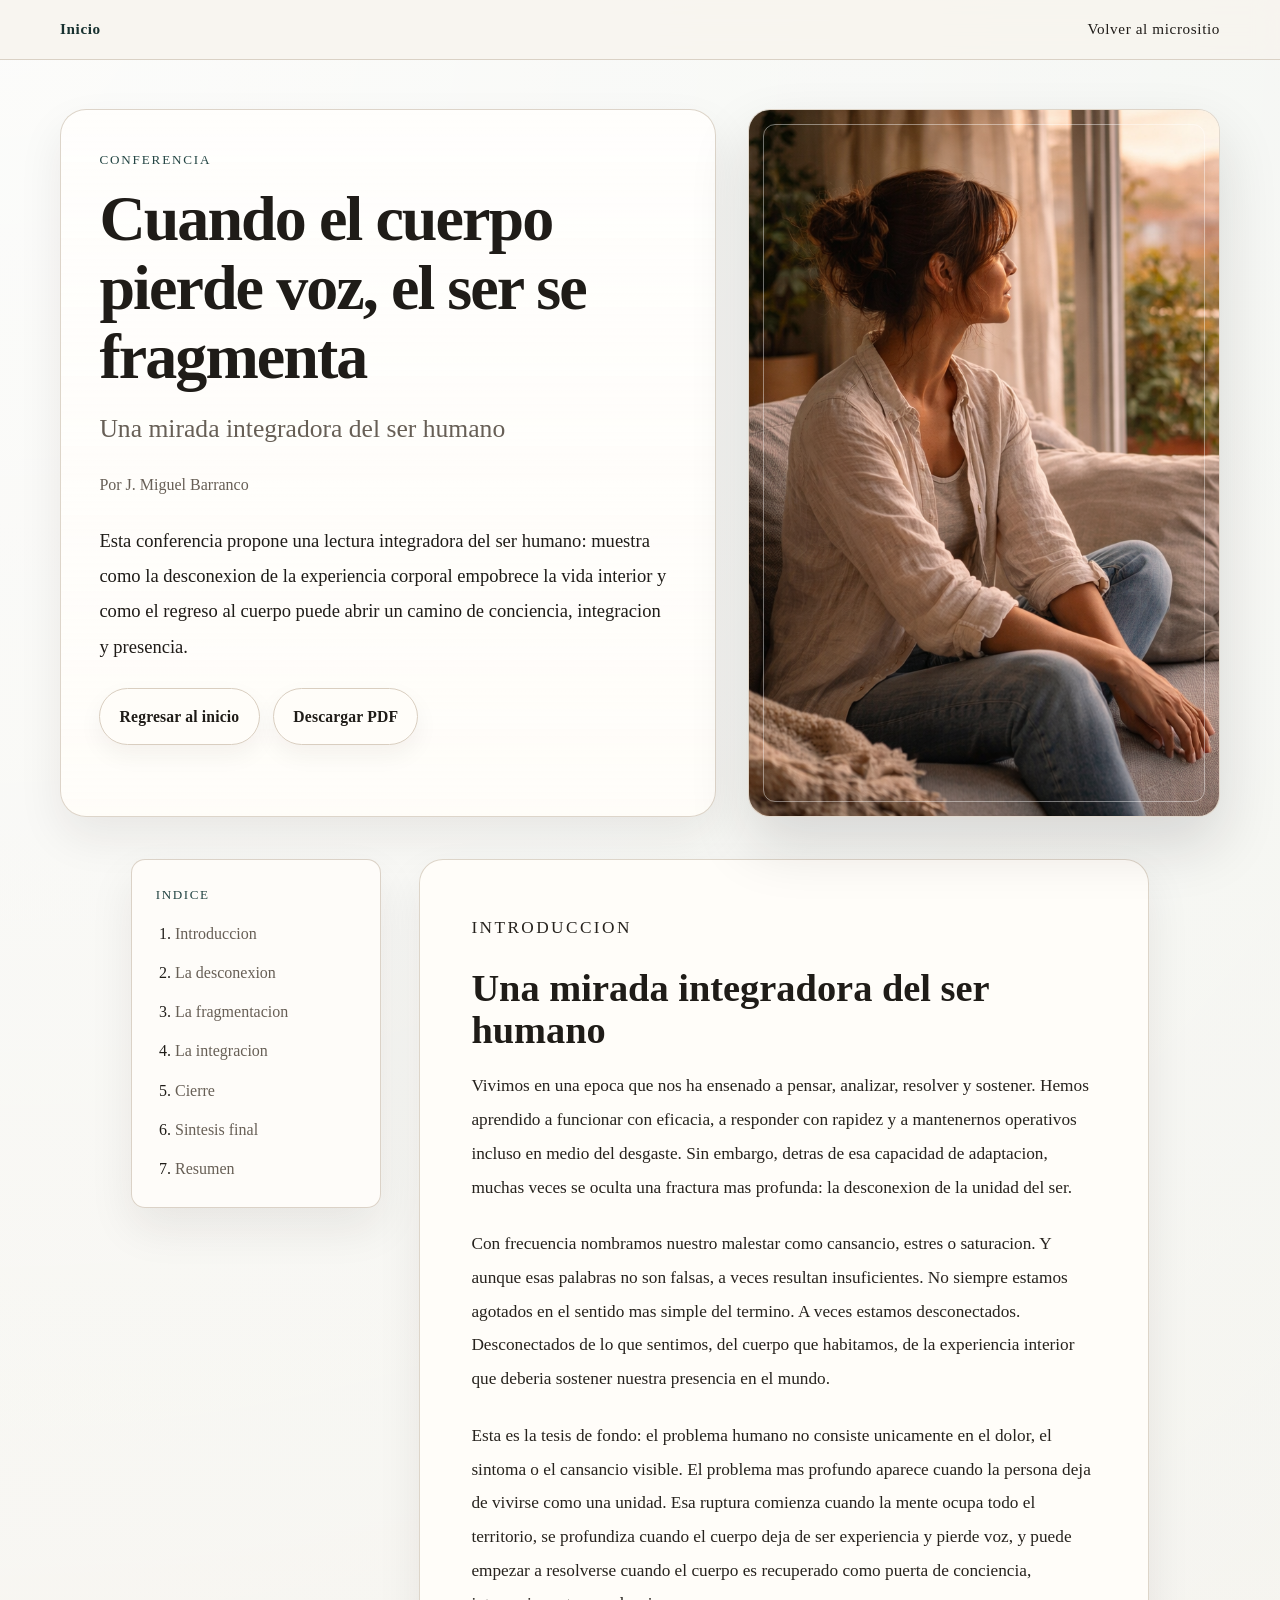
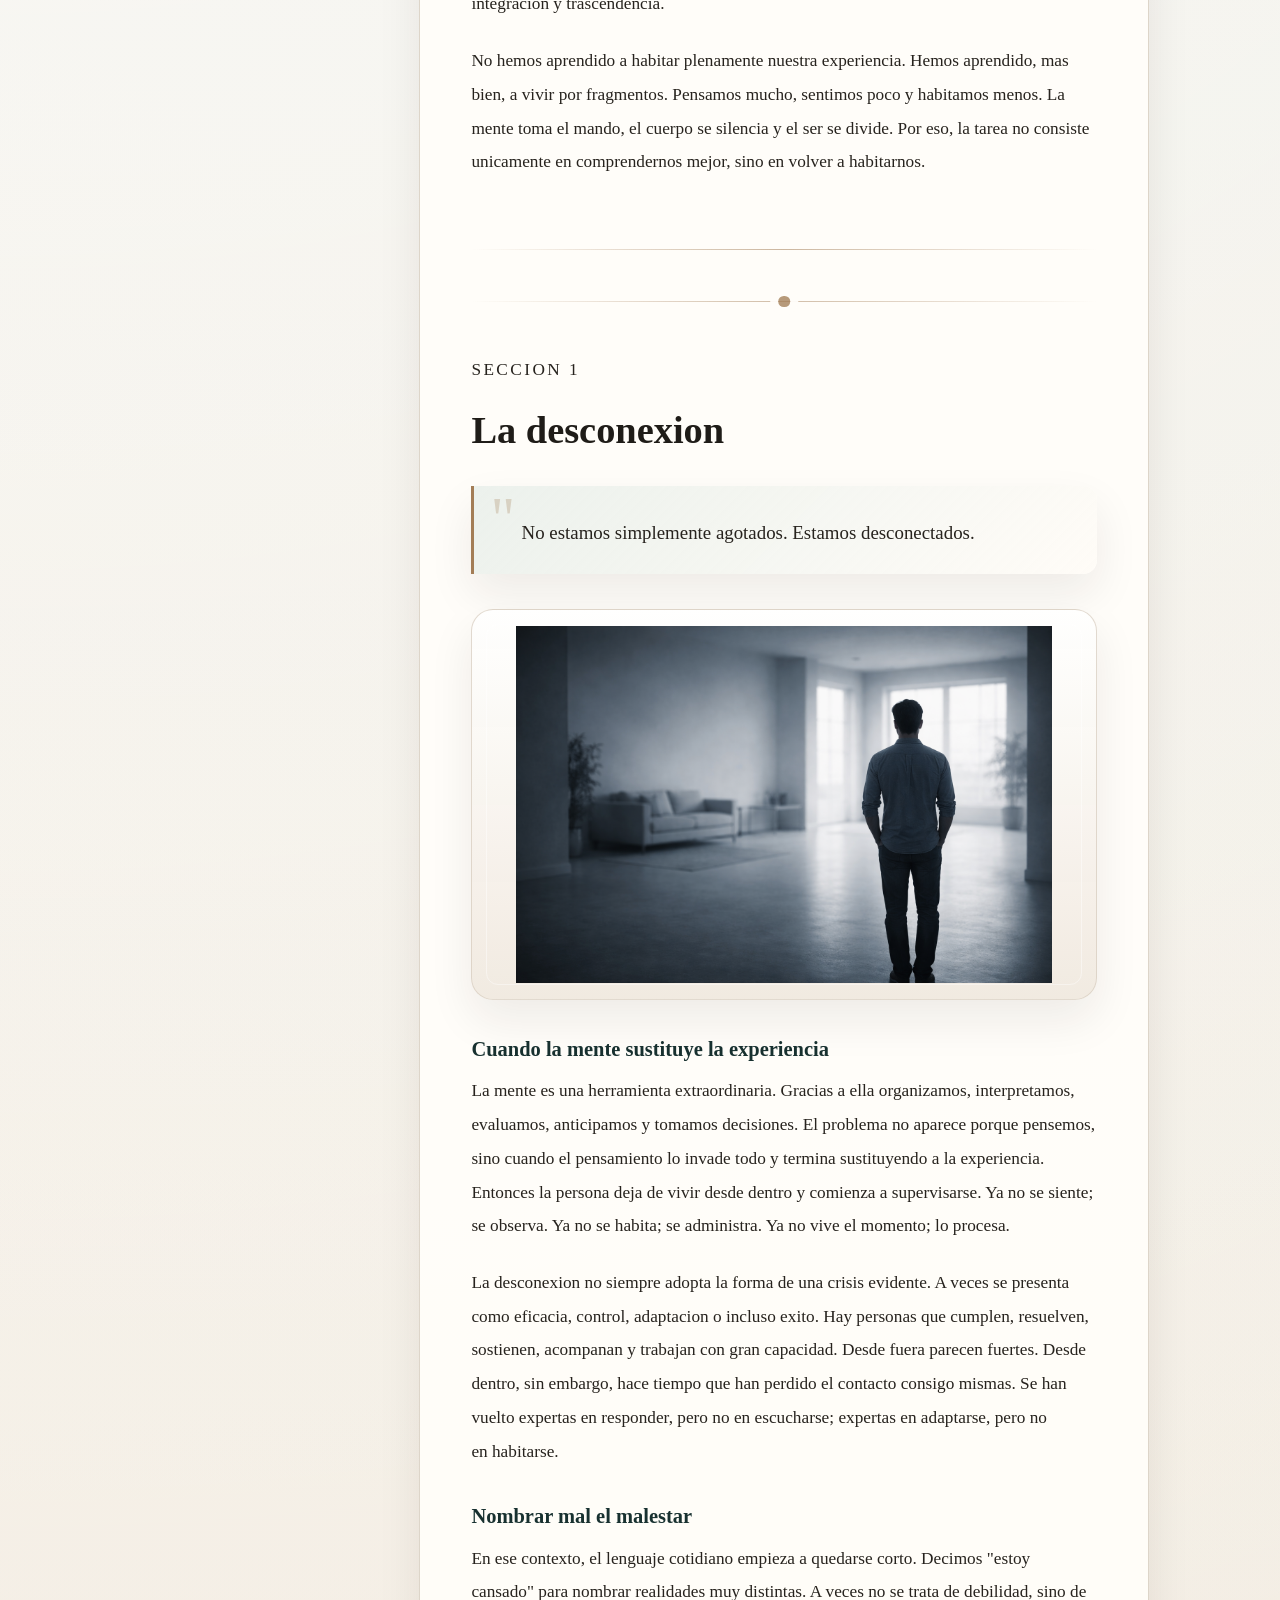
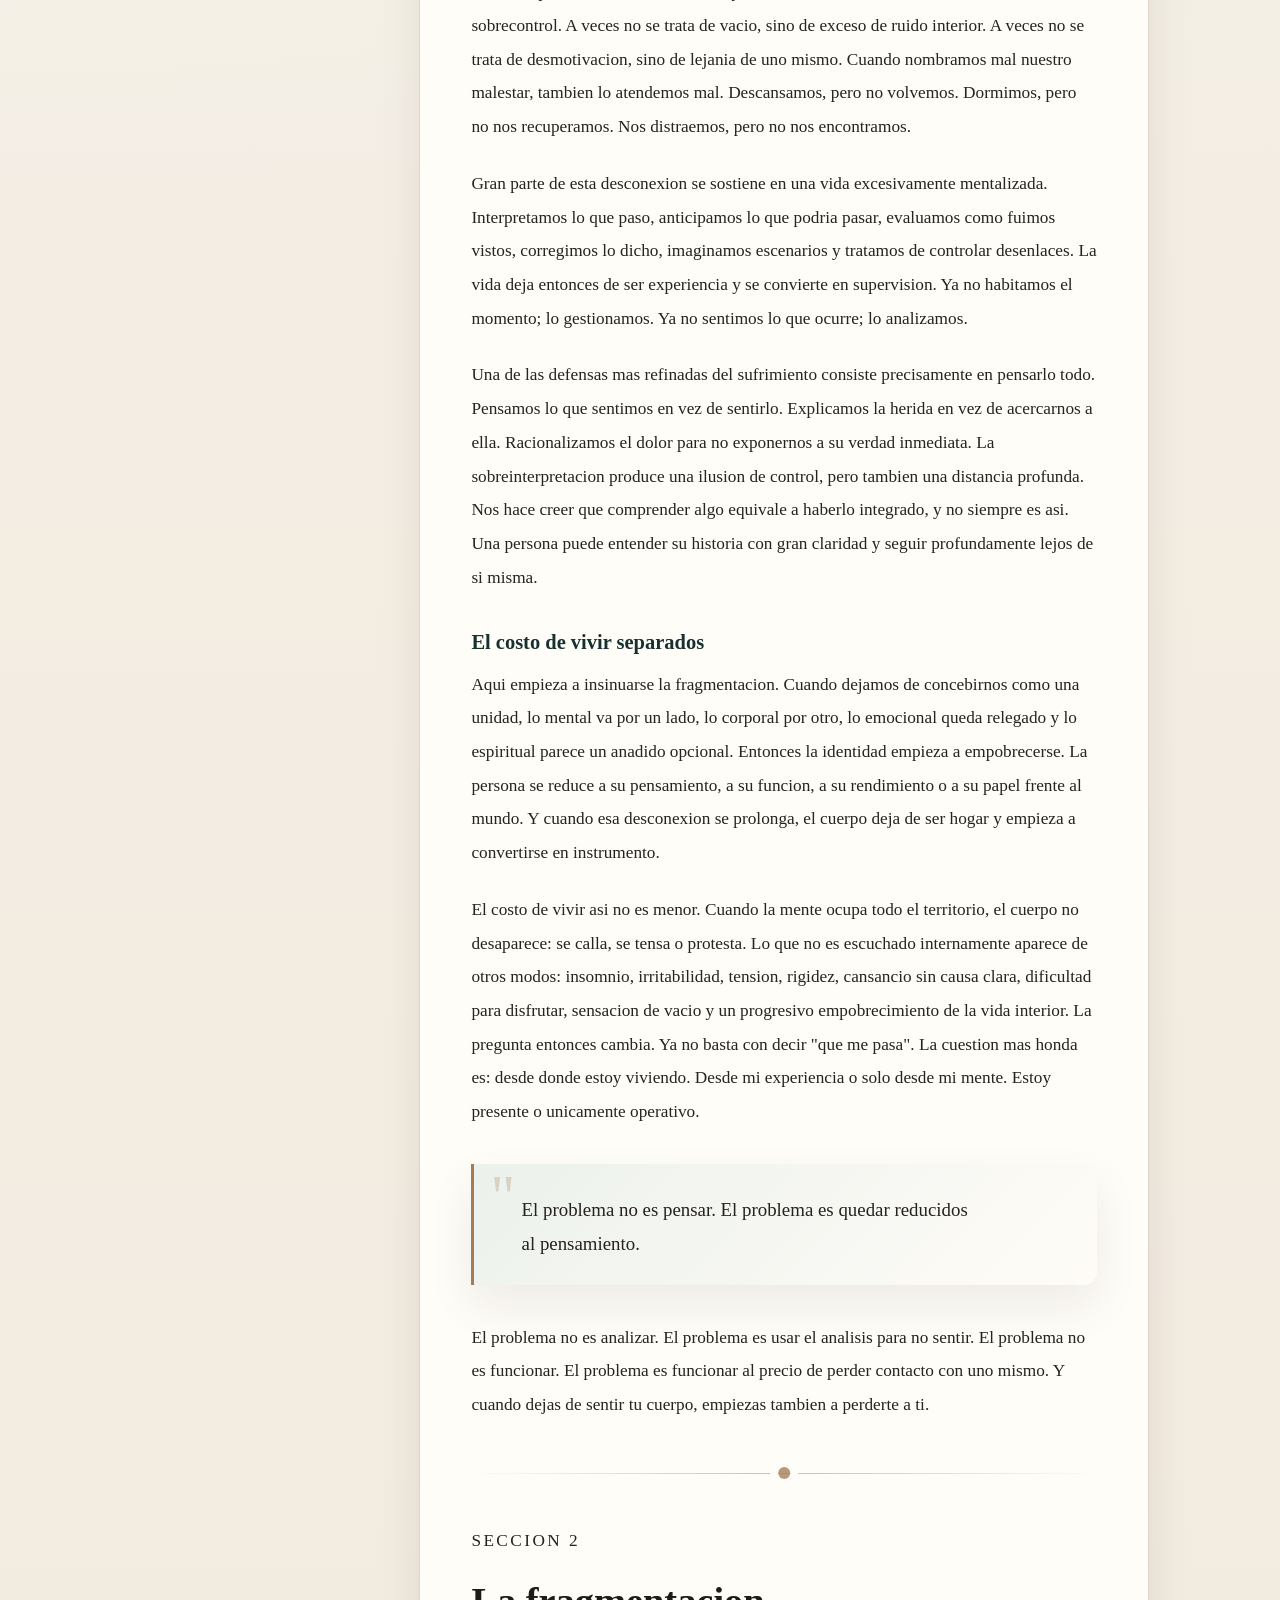
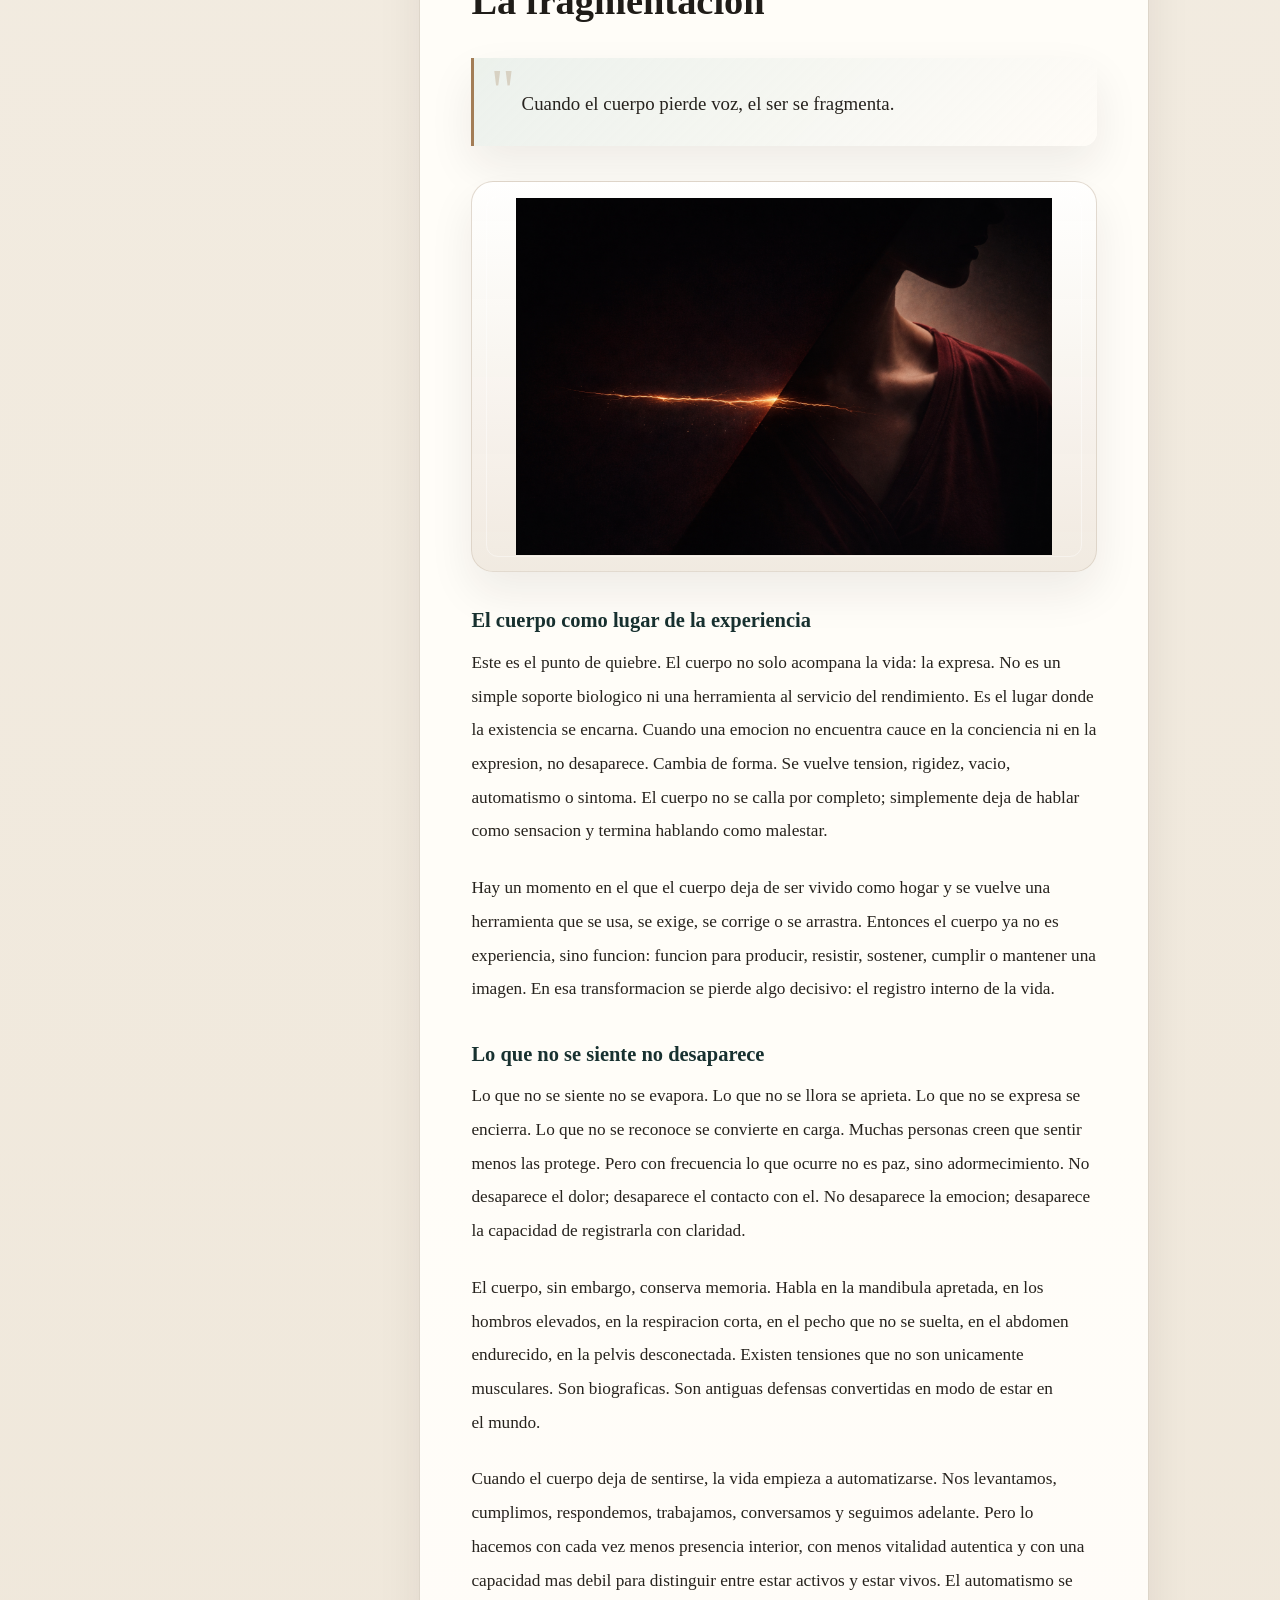
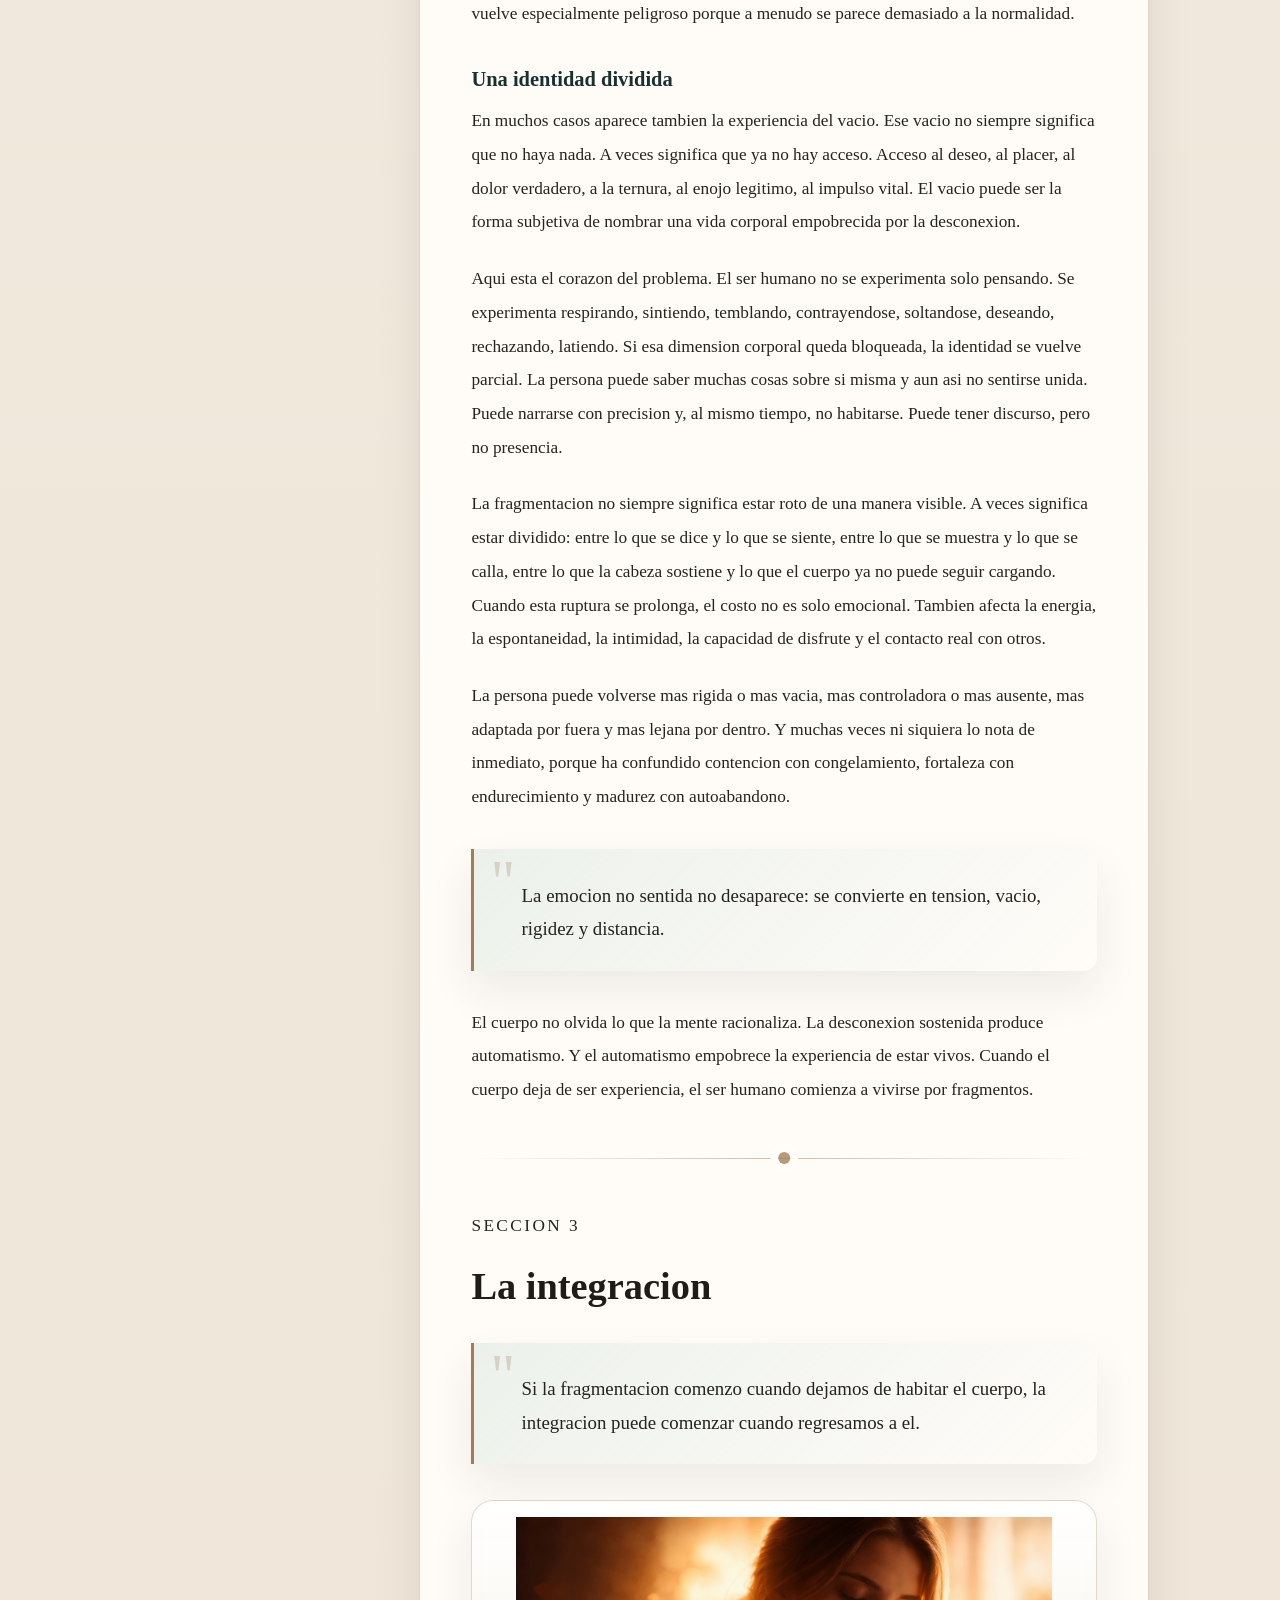
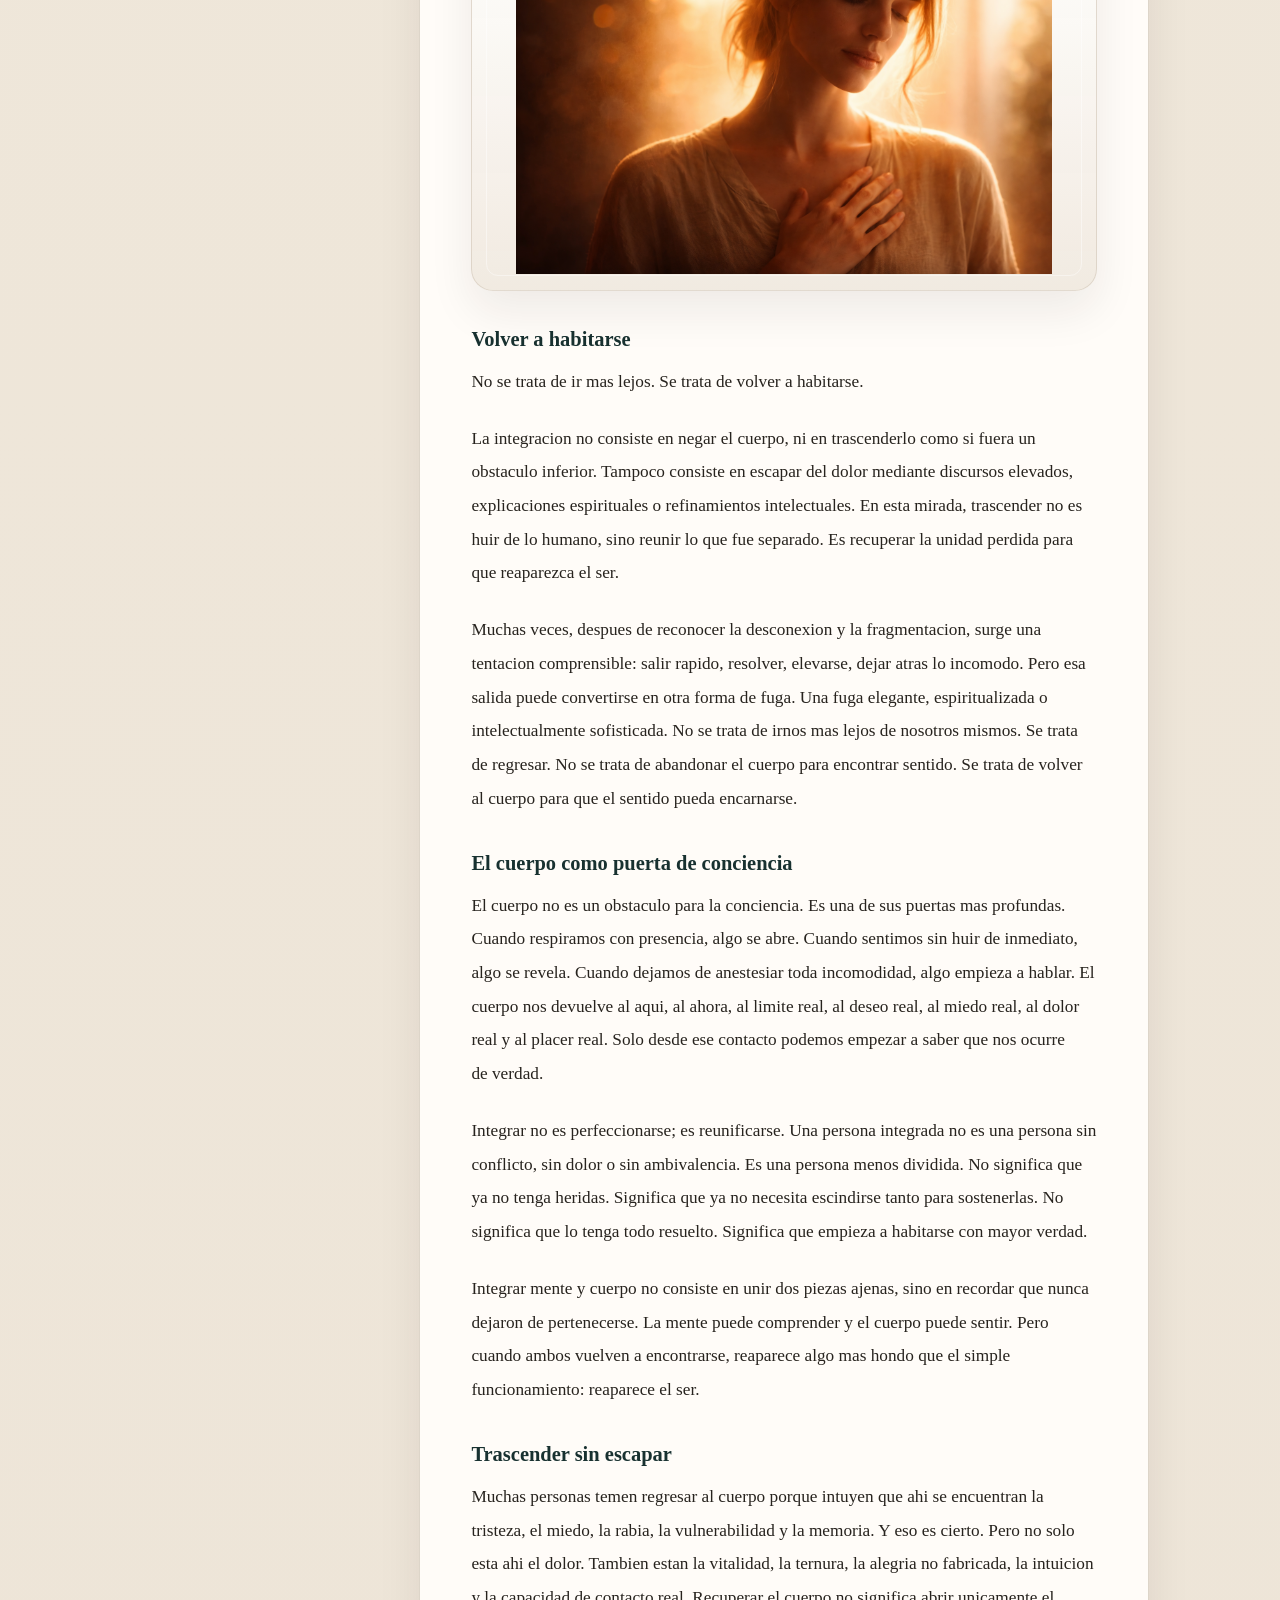
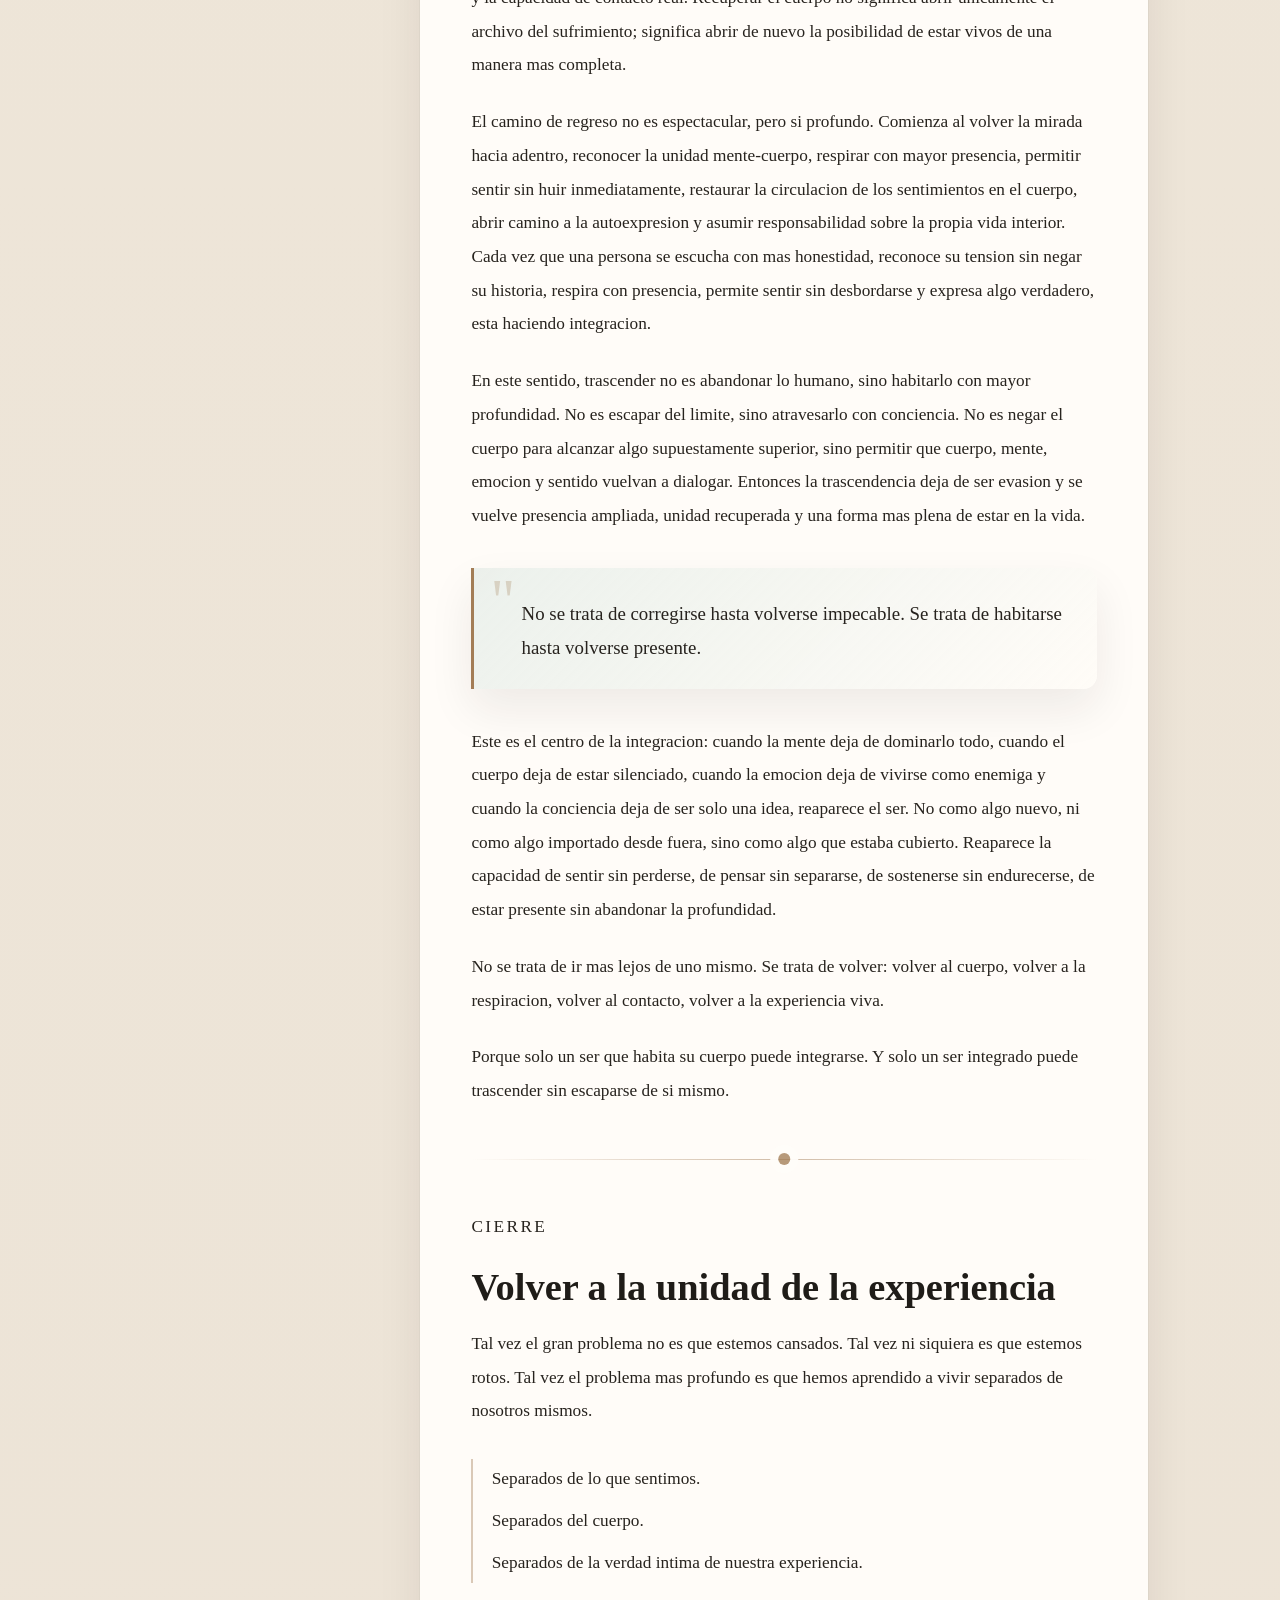
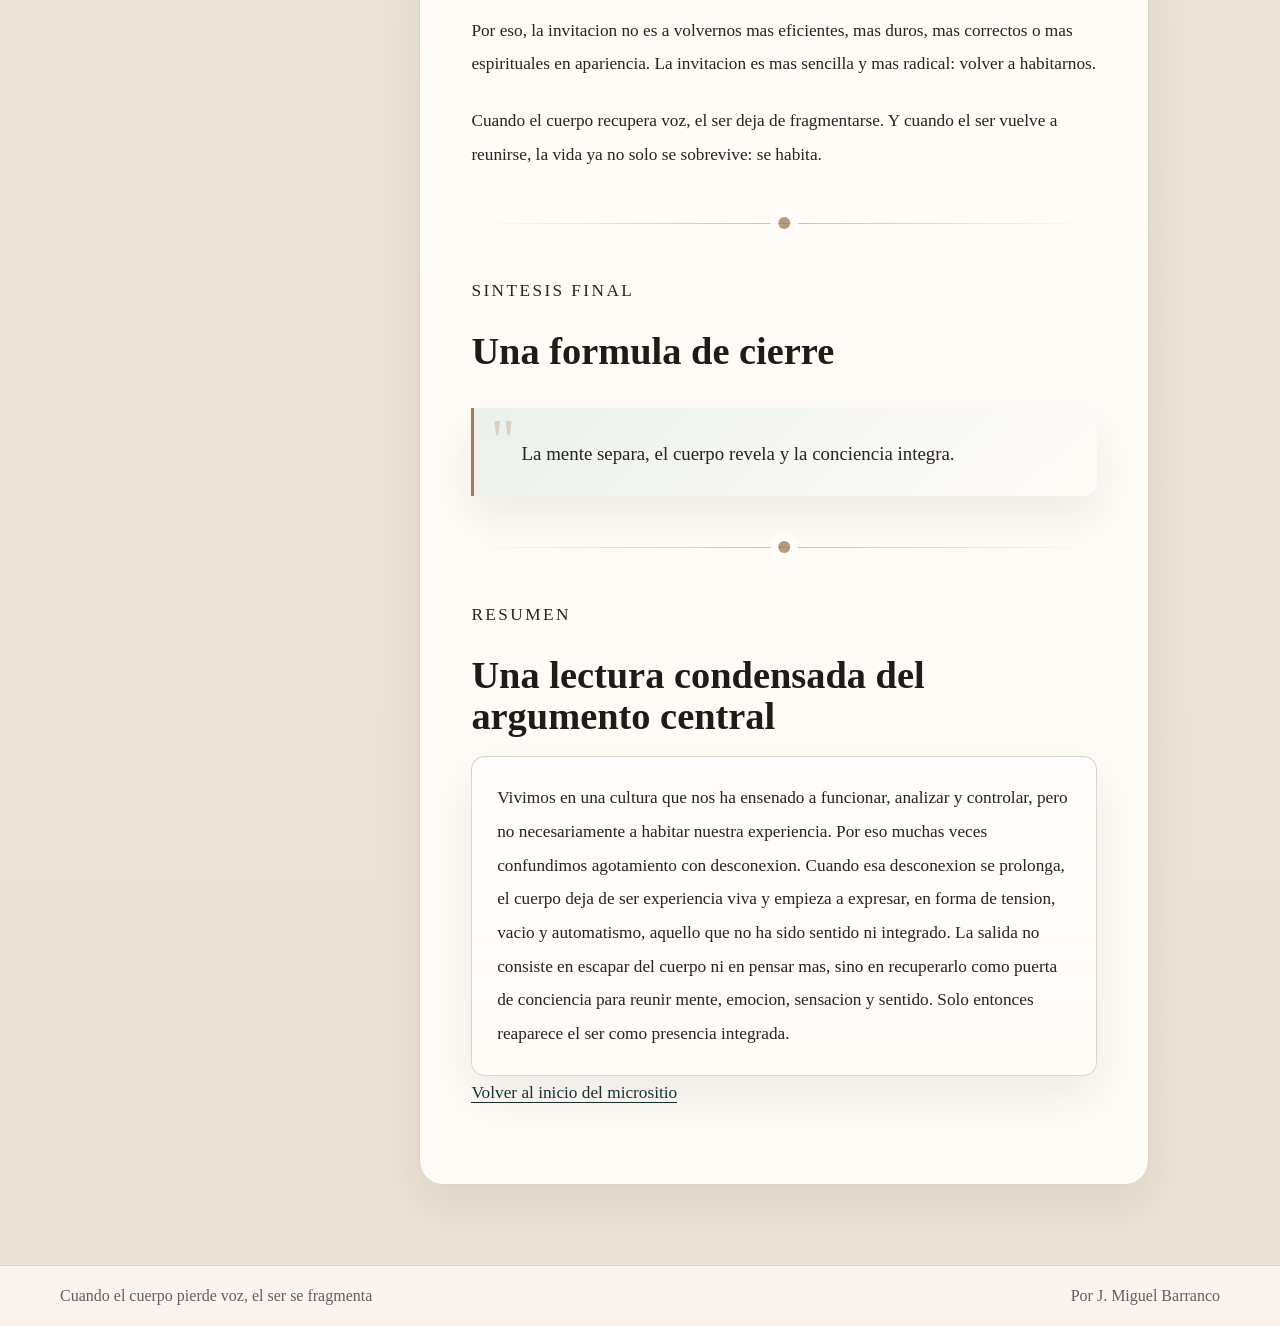
==== conferencia.html @ c096f4e9 "Add files via upload Subo versión inicial del micrositio" ====
<!DOCTYPE html>
<html lang="es">
  <head>
    <meta charset="UTF-8" />
    <meta name="viewport" content="width=device-width, initial-scale=1.0" />
    <title>Texto completo de la conferencia</title>
    <meta
      name="description"
      content="Version completa de la conferencia en formato de lectura web."
    />
    <link rel="stylesheet" href="assets/css/style.css" />
  </head>
  <body class="page-conference">
    <header class="site-header">
      <div class="container header-inner">
        <a class="brand" href="index.html">Inicio</a>
        <nav class="top-nav" aria-label="Navegacion de regreso">
          <a href="index.html">Volver al micrositio</a>
        </nav>
      </div>
    </header>

    <main class="article-shell">
      <section class="article-hero container">
        <div class="article-hero-grid">
          <div class="article-hero-copy">
            <p class="eyebrow">Conferencia</p>
            <h1 id="article-title">Cuando el cuerpo pierde voz, el ser se fragmenta</h1>
            <p id="article-subtitle" class="subtitle">
              Una mirada integradora del ser humano
            </p>
            <p id="article-author" class="article-meta">J. Miguel Barranco</p>
            <p class="article-lead">
              Esta conferencia propone una lectura integradora del ser humano:
              muestra como la desconexion de la experiencia corporal empobrece la
              vida interior y como el regreso al cuerpo puede abrir un camino de
              conciencia, integracion y presencia.
            </p>

            <div class="button-row button-row-compact">
              <a class="button button-secondary" href="index.html"
                >Regresar al inicio</a
              >
              <a
                id="article-pdf-link"
                class="button button-secondary"
                href="assets/pdf/memoria-conferencia.pdf"
                download
                >Descargar PDF</a
              >
            </div>
          </div>

          <figure class="article-hero-media media-frame">
            <img
              src="./assets/img/portada.png"
              alt="Portada visual de la conferencia Cuando el cuerpo pierde voz, el ser se fragmenta"
              decoding="async"
              onerror="this.style.display='none'; this.parentElement.classList.add('is-empty');"
            />
            <div class="media-placeholder">
              <span>Portada</span>
              <p>Reemplaza `./assets/img/portada.png` por tu imagen final.</p>
            </div>
          </figure>
        </div>
      </section>

      <div class="container article-layout">
        <!-- Este indice interno facilita una lectura larga y permite volver a
             cada bloque principal sin depender de scripts adicionales. -->
        <aside class="article-sidebar">
          <nav class="toc-card" aria-label="Indice interno">
            <p class="toc-eyebrow">Indice</p>
            <ol class="toc-list">
              <li><a href="#introduccion">Introduccion</a></li>
              <li><a href="#desconexion">La desconexion</a></li>
              <li><a href="#fragmentacion">La fragmentacion</a></li>
              <li><a href="#integracion">La integracion</a></li>
              <li><a href="#cierre">Cierre</a></li>
              <li><a href="#sintesis-final">Sintesis final</a></li>
              <li><a href="#resumen">Resumen</a></li>
            </ol>
          </nav>
        </aside>

        <article class="article article-main">
          <!-- La introduccion conserva la tesis general y abre el recorrido
               conceptual de toda la conferencia. -->
          <section class="article-introduction" id="introduccion">
            <p class="section-kicker">Introduccion</p>
            <h2>Una mirada integradora del ser humano</h2>
            <p>
              Vivimos en una epoca que nos ha ensenado a pensar, analizar,
              resolver y sostener. Hemos aprendido a funcionar con eficacia, a
              responder con rapidez y a mantenernos operativos incluso en medio
              del desgaste. Sin embargo, detras de esa capacidad de adaptacion,
              muchas veces se oculta una fractura mas profunda: la desconexion
              de la unidad del ser.
            </p>
            <p>
              Con frecuencia nombramos nuestro malestar como cansancio, estres o
              saturacion. Y aunque esas palabras no son falsas, a veces resultan
              insuficientes. No siempre estamos agotados en el sentido mas
              simple del termino. A veces estamos desconectados. Desconectados
              de lo que sentimos, del cuerpo que habitamos, de la experiencia
              interior que deberia sostener nuestra presencia en el mundo.
            </p>
            <p>
              Esta es la tesis de fondo: el problema humano no consiste
              unicamente en el dolor, el sintoma o el cansancio visible. El
              problema mas profundo aparece cuando la persona deja de vivirse
              como una unidad. Esa ruptura comienza cuando la mente ocupa todo
              el territorio, se profundiza cuando el cuerpo deja de ser
              experiencia y pierde voz, y puede empezar a resolverse cuando el
              cuerpo es recuperado como puerta de conciencia, integracion y
              trascendencia.
            </p>
            <p>
              No hemos aprendido a habitar plenamente nuestra experiencia.
              Hemos aprendido, mas bien, a vivir por fragmentos. Pensamos mucho,
              sentimos poco y habitamos menos. La mente toma el mando, el cuerpo
              se silencia y el ser se divide. Por eso, la tarea no consiste
              unicamente en comprendernos mejor, sino en volver a habitarnos.
            </p>
          </section>

          <section class="article-section" id="desconexion">
            <p class="section-kicker">Seccion 1</p>
            <h2>La desconexion</h2>
            <blockquote class="pull-quote">
              <p>No estamos simplemente agotados. Estamos desconectados.</p>
            </blockquote>
            <figure class="section-visual media-frame">
              <img
                src="./assets/img/acto1.png"
                alt="Imagen de apoyo para la seccion La desconexion"
                loading="lazy"
                decoding="async"
              />
            </figure>

            <h3 class="article-subheading">Cuando la mente sustituye la experiencia</h3>
            <p>
              La mente es una herramienta extraordinaria. Gracias a ella
              organizamos, interpretamos, evaluamos, anticipamos y tomamos
              decisiones. El problema no aparece porque pensemos, sino cuando el
              pensamiento lo invade todo y termina sustituyendo a la experiencia.
              Entonces la persona deja de vivir desde dentro y comienza a
              supervisarse. Ya no se siente; se observa. Ya no se habita; se
              administra. Ya no vive el momento; lo procesa.
            </p>
            <p>
              La desconexion no siempre adopta la forma de una crisis evidente.
              A veces se presenta como eficacia, control, adaptacion o incluso
              exito. Hay personas que cumplen, resuelven, sostienen, acompanan y
              trabajan con gran capacidad. Desde fuera parecen fuertes. Desde
              dentro, sin embargo, hace tiempo que han perdido el contacto
              consigo mismas. Se han vuelto expertas en responder, pero no en
              escucharse; expertas en adaptarse, pero no en habitarse.
            </p>

            <h3 class="article-subheading">Nombrar mal el malestar</h3>
            <p>
              En ese contexto, el lenguaje cotidiano empieza a quedarse corto.
              Decimos "estoy cansado" para nombrar realidades muy distintas. A
              veces no se trata de debilidad, sino de sobrecontrol. A veces no
              se trata de vacio, sino de exceso de ruido interior. A veces no se
              trata de desmotivacion, sino de lejania de uno mismo. Cuando
              nombramos mal nuestro malestar, tambien lo atendemos mal.
              Descansamos, pero no volvemos. Dormimos, pero no nos recuperamos.
              Nos distraemos, pero no nos encontramos.
            </p>
            <p>
              Gran parte de esta desconexion se sostiene en una vida
              excesivamente mentalizada. Interpretamos lo que paso, anticipamos
              lo que podria pasar, evaluamos como fuimos vistos, corregimos lo
              dicho, imaginamos escenarios y tratamos de controlar desenlaces.
              La vida deja entonces de ser experiencia y se convierte en
              supervision. Ya no habitamos el momento; lo gestionamos. Ya no
              sentimos lo que ocurre; lo analizamos.
            </p>
            <p>
              Una de las defensas mas refinadas del sufrimiento consiste
              precisamente en pensarlo todo. Pensamos lo que sentimos en vez de
              sentirlo. Explicamos la herida en vez de acercarnos a ella.
              Racionalizamos el dolor para no exponernos a su verdad inmediata.
              La sobreinterpretacion produce una ilusion de control, pero
              tambien una distancia profunda. Nos hace creer que comprender algo
              equivale a haberlo integrado, y no siempre es asi. Una persona
              puede entender su historia con gran claridad y seguir
              profundamente lejos de si misma.
            </p>

            <h3 class="article-subheading">El costo de vivir separados</h3>
            <p>
              Aqui empieza a insinuarse la fragmentacion. Cuando dejamos de
              concebirnos como una unidad, lo mental va por un lado, lo corporal
              por otro, lo emocional queda relegado y lo espiritual parece un
              anadido opcional. Entonces la identidad empieza a empobrecerse. La
              persona se reduce a su pensamiento, a su funcion, a su rendimiento
              o a su papel frente al mundo. Y cuando esa desconexion se
              prolonga, el cuerpo deja de ser hogar y empieza a convertirse en
              instrumento.
            </p>
            <p>
              El costo de vivir asi no es menor. Cuando la mente ocupa todo el
              territorio, el cuerpo no desaparece: se calla, se tensa o
              protesta. Lo que no es escuchado internamente aparece de otros
              modos: insomnio, irritabilidad, tension, rigidez, cansancio sin
              causa clara, dificultad para disfrutar, sensacion de vacio y un
              progresivo empobrecimiento de la vida interior. La pregunta
              entonces cambia. Ya no basta con decir "que me pasa". La cuestion
              mas honda es: desde donde estoy viviendo. Desde mi experiencia o
              solo desde mi mente. Estoy presente o unicamente operativo.
            </p>
            <blockquote class="pull-quote">
              <p>
                El problema no es pensar. El problema es quedar reducidos al
                pensamiento.
              </p>
            </blockquote>
            <p>
              El problema no es analizar. El problema es usar el analisis para
              no sentir. El problema no es funcionar. El problema es funcionar
              al precio de perder contacto con uno mismo. Y cuando dejas de
              sentir tu cuerpo, empiezas tambien a perderte a ti.
            </p>
          </section>

          <section class="article-section" id="fragmentacion">
            <p class="section-kicker">Seccion 2</p>
            <h2>La fragmentacion</h2>
            <blockquote class="pull-quote">
              <p>Cuando el cuerpo pierde voz, el ser se fragmenta.</p>
            </blockquote>
            <figure class="section-visual media-frame">
              <img
                src="./assets/img/acto2.png"
                alt="Imagen de apoyo para la seccion La fragmentacion"
                loading="lazy"
                decoding="async"
              />
            </figure>

            <h3 class="article-subheading">El cuerpo como lugar de la experiencia</h3>
            <p>
              Este es el punto de quiebre. El cuerpo no solo acompana la vida:
              la expresa. No es un simple soporte biologico ni una herramienta
              al servicio del rendimiento. Es el lugar donde la existencia se
              encarna. Cuando una emocion no encuentra cauce en la conciencia ni
              en la expresion, no desaparece. Cambia de forma. Se vuelve
              tension, rigidez, vacio, automatismo o sintoma. El cuerpo no se
              calla por completo; simplemente deja de hablar como sensacion y
              termina hablando como malestar.
            </p>
            <p>
              Hay un momento en el que el cuerpo deja de ser vivido como hogar y
              se vuelve una herramienta que se usa, se exige, se corrige o se
              arrastra. Entonces el cuerpo ya no es experiencia, sino funcion:
              funcion para producir, resistir, sostener, cumplir o mantener una
              imagen. En esa transformacion se pierde algo decisivo: el registro
              interno de la vida.
            </p>

            <h3 class="article-subheading">Lo que no se siente no desaparece</h3>
            <p>
              Lo que no se siente no se evapora. Lo que no se llora se aprieta.
              Lo que no se expresa se encierra. Lo que no se reconoce se
              convierte en carga. Muchas personas creen que sentir menos las
              protege. Pero con frecuencia lo que ocurre no es paz, sino
              adormecimiento. No desaparece el dolor; desaparece el contacto con
              el. No desaparece la emocion; desaparece la capacidad de
              registrarla con claridad.
            </p>
            <p>
              El cuerpo, sin embargo, conserva memoria. Habla en la mandibula
              apretada, en los hombros elevados, en la respiracion corta, en el
              pecho que no se suelta, en el abdomen endurecido, en la pelvis
              desconectada. Existen tensiones que no son unicamente musculares.
              Son biograficas. Son antiguas defensas convertidas en modo de
              estar en el mundo.
            </p>
            <p>
              Cuando el cuerpo deja de sentirse, la vida empieza a
              automatizarse. Nos levantamos, cumplimos, respondemos, trabajamos,
              conversamos y seguimos adelante. Pero lo hacemos con cada vez
              menos presencia interior, con menos vitalidad autentica y con una
              capacidad mas debil para distinguir entre estar activos y estar
              vivos. El automatismo se vuelve especialmente peligroso porque a
              menudo se parece demasiado a la normalidad.
            </p>

            <h3 class="article-subheading">Una identidad dividida</h3>
            <p>
              En muchos casos aparece tambien la experiencia del vacio. Ese
              vacio no siempre significa que no haya nada. A veces significa que
              ya no hay acceso. Acceso al deseo, al placer, al dolor verdadero,
              a la ternura, al enojo legitimo, al impulso vital. El vacio puede
              ser la forma subjetiva de nombrar una vida corporal empobrecida
              por la desconexion.
            </p>
            <p>
              Aqui esta el corazon del problema. El ser humano no se
              experimenta solo pensando. Se experimenta respirando, sintiendo,
              temblando, contrayendose, soltandose, deseando, rechazando,
              latiendo. Si esa dimension corporal queda bloqueada, la identidad
              se vuelve parcial. La persona puede saber muchas cosas sobre si
              misma y aun asi no sentirse unida. Puede narrarse con precision y,
              al mismo tiempo, no habitarse. Puede tener discurso, pero no
              presencia.
            </p>
            <p>
              La fragmentacion no siempre significa estar roto de una manera
              visible. A veces significa estar dividido: entre lo que se dice y
              lo que se siente, entre lo que se muestra y lo que se calla, entre
              lo que la cabeza sostiene y lo que el cuerpo ya no puede seguir
              cargando. Cuando esta ruptura se prolonga, el costo no es solo
              emocional. Tambien afecta la energia, la espontaneidad, la
              intimidad, la capacidad de disfrute y el contacto real con otros.
            </p>
            <p>
              La persona puede volverse mas rigida o mas vacia, mas controladora
              o mas ausente, mas adaptada por fuera y mas lejana por dentro. Y
              muchas veces ni siquiera lo nota de inmediato, porque ha
              confundido contencion con congelamiento, fortaleza con
              endurecimiento y madurez con autoabandono.
            </p>
            <blockquote class="pull-quote">
              <p>
                La emocion no sentida no desaparece: se convierte en tension,
                vacio, rigidez y distancia.
              </p>
            </blockquote>
            <p>
              El cuerpo no olvida lo que la mente racionaliza. La desconexion
              sostenida produce automatismo. Y el automatismo empobrece la
              experiencia de estar vivos. Cuando el cuerpo deja de ser
              experiencia, el ser humano comienza a vivirse por fragmentos.
            </p>
          </section>

          <section class="article-section" id="integracion">
            <p class="section-kicker">Seccion 3</p>
            <h2>La integracion</h2>
            <blockquote class="pull-quote">
              <p>
                Si la fragmentacion comenzo cuando dejamos de habitar el cuerpo,
                la integracion puede comenzar cuando regresamos a el.
              </p>
            </blockquote>
            <figure class="section-visual media-frame">
              <img
                src="./assets/img/acto3.png"
                alt="Imagen de apoyo para la seccion La integracion"
                loading="lazy"
                decoding="async"
              />
            </figure>

            <h3 class="article-subheading">Volver a habitarse</h3>
            <p>
              No se trata de ir mas lejos. Se trata de volver a habitarse.
            </p>
            <p>
              La integracion no consiste en negar el cuerpo, ni en trascenderlo
              como si fuera un obstaculo inferior. Tampoco consiste en escapar
              del dolor mediante discursos elevados, explicaciones espirituales
              o refinamientos intelectuales. En esta mirada, trascender no es
              huir de lo humano, sino reunir lo que fue separado. Es recuperar
              la unidad perdida para que reaparezca el ser.
            </p>
            <p>
              Muchas veces, despues de reconocer la desconexion y la
              fragmentacion, surge una tentacion comprensible: salir rapido,
              resolver, elevarse, dejar atras lo incomodo. Pero esa salida
              puede convertirse en otra forma de fuga. Una fuga elegante,
              espiritualizada o intelectualmente sofisticada. No se trata de
              irnos mas lejos de nosotros mismos. Se trata de regresar. No se
              trata de abandonar el cuerpo para encontrar sentido. Se trata de
              volver al cuerpo para que el sentido pueda encarnarse.
            </p>

            <h3 class="article-subheading">El cuerpo como puerta de conciencia</h3>
            <p>
              El cuerpo no es un obstaculo para la conciencia. Es una de sus
              puertas mas profundas. Cuando respiramos con presencia, algo se
              abre. Cuando sentimos sin huir de inmediato, algo se revela.
              Cuando dejamos de anestesiar toda incomodidad, algo empieza a
              hablar. El cuerpo nos devuelve al aqui, al ahora, al limite real,
              al deseo real, al miedo real, al dolor real y al placer real. Solo
              desde ese contacto podemos empezar a saber que nos ocurre de
              verdad.
            </p>
            <p>
              Integrar no es perfeccionarse; es reunificarse. Una persona
              integrada no es una persona sin conflicto, sin dolor o sin
              ambivalencia. Es una persona menos dividida. No significa que ya
              no tenga heridas. Significa que ya no necesita escindirse tanto
              para sostenerlas. No significa que lo tenga todo resuelto.
              Significa que empieza a habitarse con mayor verdad.
            </p>
            <p>
              Integrar mente y cuerpo no consiste en unir dos piezas ajenas,
              sino en recordar que nunca dejaron de pertenecerse. La mente puede
              comprender y el cuerpo puede sentir. Pero cuando ambos vuelven a
              encontrarse, reaparece algo mas hondo que el simple
              funcionamiento: reaparece el ser.
            </p>

            <h3 class="article-subheading">Trascender sin escapar</h3>
            <p>
              Muchas personas temen regresar al cuerpo porque intuyen que ahi se
              encuentran la tristeza, el miedo, la rabia, la vulnerabilidad y la
              memoria. Y eso es cierto. Pero no solo esta ahi el dolor. Tambien
              estan la vitalidad, la ternura, la alegria no fabricada, la
              intuicion y la capacidad de contacto real. Recuperar el cuerpo no
              significa abrir unicamente el archivo del sufrimiento; significa
              abrir de nuevo la posibilidad de estar vivos de una manera mas
              completa.
            </p>
            <p>
              El camino de regreso no es espectacular, pero si profundo.
              Comienza al volver la mirada hacia adentro, reconocer la unidad
              mente-cuerpo, respirar con mayor presencia, permitir sentir sin
              huir inmediatamente, restaurar la circulacion de los sentimientos
              en el cuerpo, abrir camino a la autoexpresion y asumir
              responsabilidad sobre la propia vida interior. Cada vez que una
              persona se escucha con mas honestidad, reconoce su tension sin
              negar su historia, respira con presencia, permite sentir sin
              desbordarse y expresa algo verdadero, esta haciendo integracion.
            </p>
            <p>
              En este sentido, trascender no es abandonar lo humano, sino
              habitarlo con mayor profundidad. No es escapar del limite, sino
              atravesarlo con conciencia. No es negar el cuerpo para alcanzar
              algo supuestamente superior, sino permitir que cuerpo, mente,
              emocion y sentido vuelvan a dialogar. Entonces la trascendencia
              deja de ser evasion y se vuelve presencia ampliada, unidad
              recuperada y una forma mas plena de estar en la vida.
            </p>
            <blockquote class="pull-quote">
              <p>
                No se trata de corregirse hasta volverse impecable. Se trata de
                habitarse hasta volverse presente.
              </p>
            </blockquote>
            <p>
              Este es el centro de la integracion: cuando la mente deja de
              dominarlo todo, cuando el cuerpo deja de estar silenciado, cuando
              la emocion deja de vivirse como enemiga y cuando la conciencia
              deja de ser solo una idea, reaparece el ser. No como algo nuevo,
              ni como algo importado desde fuera, sino como algo que estaba
              cubierto. Reaparece la capacidad de sentir sin perderse, de pensar
              sin separarse, de sostenerse sin endurecerse, de estar presente
              sin abandonar la profundidad.
            </p>
            <p>
              No se trata de ir mas lejos de uno mismo. Se trata de volver:
              volver al cuerpo, volver a la respiracion, volver al contacto,
              volver a la experiencia viva.
            </p>
            <p>
              Porque solo un ser que habita su cuerpo puede integrarse. Y solo
              un ser integrado puede trascender sin escaparse de si mismo.
            </p>
          </section>

          <section class="article-section" id="cierre">
            <p class="section-kicker">Cierre</p>
            <h2>Volver a la unidad de la experiencia</h2>
            <p>
              Tal vez el gran problema no es que estemos cansados. Tal vez ni
              siquiera es que estemos rotos. Tal vez el problema mas profundo es
              que hemos aprendido a vivir separados de nosotros mismos.
            </p>
            <div class="closing-lines">
              <p>Separados de lo que sentimos.</p>
              <p>Separados del cuerpo.</p>
              <p>Separados de la verdad intima de nuestra experiencia.</p>
            </div>
            <p>
              Por eso, la invitacion no es a volvernos mas eficientes, mas
              duros, mas correctos o mas espirituales en apariencia. La
              invitacion es mas sencilla y mas radical: volver a habitarnos.
            </p>
            <p>
              Cuando el cuerpo recupera voz, el ser deja de fragmentarse. Y
              cuando el ser vuelve a reunirse, la vida ya no solo se sobrevive:
              se habita.
            </p>
          </section>

          <section class="article-section" id="sintesis-final">
            <p class="section-kicker">Sintesis final</p>
            <h2>Una formula de cierre</h2>
            <blockquote class="pull-quote">
              <p>La mente separa, el cuerpo revela y la conciencia integra.</p>
            </blockquote>
          </section>

          <section class="article-section" id="resumen">
            <p class="section-kicker">Resumen</p>
            <h2>Una lectura condensada del argumento central</h2>
            <div class="summary-box">
              <p>
                Vivimos en una cultura que nos ha ensenado a funcionar,
                analizar y controlar, pero no necesariamente a habitar nuestra
                experiencia. Por eso muchas veces confundimos agotamiento con
                desconexion. Cuando esa desconexion se prolonga, el cuerpo deja
                de ser experiencia viva y empieza a expresar, en forma de
                tension, vacio y automatismo, aquello que no ha sido sentido ni
                integrado. La salida no consiste en escapar del cuerpo ni en
                pensar mas, sino en recuperarlo como puerta de conciencia para
                reunir mente, emocion, sensacion y sentido. Solo entonces
                reaparece el ser como presencia integrada.
              </p>
            </div>
            <p class="article-return">
              <a class="inline-link" href="index.html">Volver al inicio del micrositio</a>
            </p>
          </section>
        </article>
      </div>
    </main>

    <footer class="site-footer">
      <div class="container footer-inner">
        <p id="conference-footer-title">Conferencia</p>
        <p id="conference-footer-author">J. Miguel Barranco</p>
      </div>
    </footer>

    <script src="assets/js/site-data.js"></script>
    <script>
      // Los datos del sitio siguen centralizados para que titulo, subtitulo
      // y enlaces compartidos se editen desde un solo archivo.
      document.getElementById("article-title").textContent = siteData.siteTitle;
      document.getElementById("article-subtitle").textContent =
        siteData.siteSubtitle;
      document.getElementById("article-author").textContent =
        "Por " + siteData.authorName;
      document.getElementById("article-pdf-link").href = siteData.pdfUrl;
      document.getElementById("conference-footer-title").textContent =
        siteData.siteTitle;
      document.getElementById("conference-footer-author").textContent =
        "Por " + siteData.authorName;
      document.title = siteData.siteTitle + " | Texto completo";
    </script>
  </body>
</html>
---- assets/css/style.css ----
/*
  Hoja de estilos principal.
  La idea es mantener un diseno limpio, editorial y facil de ajustar.
*/

:root {
  --bg: #f2eee7;
  --surface: #fffdfa;
  --surface-strong: #f3ebe0;
  --surface-soft: rgba(255, 253, 250, 0.84);
  --surface-tint: rgba(244, 238, 230, 0.94);
  --text: #1f1c18;
  --muted: #675f56;
  --line: #d9cec0;
  --accent: #244544;
  --accent-dark: #183130;
  --quote-mark: #a37d56;
  --shadow: 0 20px 45px rgba(32, 28, 22, 0.08);
  --shadow-strong: 0 28px 60px rgba(26, 22, 18, 0.14);
  --radius: 22px;
  --radius-small: 14px;
  --container: 1160px;
  --reading: 730px;
}

*,
*::before,
*::after {
  box-sizing: border-box;
}

html {
  scroll-behavior: smooth;
}

body {
  margin: 0;
  font-family: "Iowan Old Style", "Palatino Linotype", "Book Antiqua", Georgia,
    serif;
  color: var(--text);
  background:
    radial-gradient(circle at top left, rgba(255, 255, 255, 0.78), transparent 28%),
    radial-gradient(circle at top right, rgba(226, 236, 232, 0.52), transparent 26%),
    linear-gradient(180deg, #f8f4ed 0%, #efe7da 56%, #ece3d6 100%);
  line-height: 1.75;
}

img {
  max-width: 100%;
  display: block;
}

figure {
  margin: 0;
}

p {
  text-wrap: pretty;
}

a {
  color: inherit;
}

/* Las anclas internas del indice necesitan margen extra por el header fijo. */
.page-conference :target {
  scroll-margin-top: 7rem;
}

.container {
  width: min(calc(100% - 2rem), var(--container));
  margin: 0 auto;
}

.site-header {
  position: sticky;
  top: 0;
  z-index: 10;
  backdrop-filter: blur(12px);
  background: rgba(247, 244, 238, 0.88);
  border-bottom: 1px solid rgba(216, 206, 193, 0.9);
}

.header-inner,
.footer-inner {
  display: flex;
  align-items: center;
  justify-content: space-between;
  gap: 1rem;
  padding: 1rem 0;
}

.brand,
.top-nav a {
  text-decoration: none;
  font-size: 0.95rem;
  letter-spacing: 0.04em;
}

.brand {
  font-weight: 600;
  color: var(--accent-dark);
}

.top-nav {
  display: flex;
  gap: 1rem;
}

.hero {
  position: relative;
  overflow: hidden;
  padding: 5.5rem 0 4.4rem;
}

.hero::before {
  content: "";
  position: absolute;
  inset: 1rem auto auto 50%;
  width: min(42vw, 540px);
  height: min(46vw, 620px);
  border-radius: 42px;
  background:
    linear-gradient(180deg, rgba(36, 69, 68, 0.1), rgba(163, 125, 86, 0.08)),
    rgba(255, 255, 255, 0.3);
  transform: translateX(6%);
  filter: blur(0.5px);
  z-index: -1;
}

.hero-grid {
  display: grid;
  grid-template-columns: minmax(0, 1.05fr) minmax(320px, 0.82fr);
  gap: clamp(2rem, 4vw, 4rem);
  align-items: end;
}

.hero-copy {
  max-width: 43rem;
}

.eyebrow {
  margin: 0 0 0.75rem;
  color: var(--accent);
  font-size: 0.82rem;
  letter-spacing: 0.14em;
  text-transform: uppercase;
}

h1,
h2,
h3 {
  margin: 0;
  line-height: 1.08;
  font-weight: 600;
}

h1 {
  font-size: clamp(3rem, 5vw, 5.25rem);
  letter-spacing: -0.03em;
}

h2 {
  font-size: clamp(1.9rem, 3vw, 2.7rem);
  margin-bottom: 1.15rem;
}

h3 {
  font-size: 1.38rem;
  margin-bottom: 0.75rem;
}

.subtitle {
  font-size: clamp(1.15rem, 2vw, 1.65rem);
  color: var(--muted);
  margin: 1rem 0 0;
  max-width: 38rem;
}

.hero-author,
.article-meta {
  margin: 1.2rem 0 0;
  color: var(--muted);
  font-size: 1rem;
}

.intro {
  margin: 1.9rem 0 0;
  font-size: 1.13rem;
  line-height: 1.9;
}

.button-row {
  display: flex;
  flex-wrap: wrap;
  gap: 0.85rem;
  margin-top: 2rem;
}

.button-row-compact {
  margin-top: 1.5rem;
}

.button {
  display: inline-flex;
  align-items: center;
  justify-content: center;
  min-height: 48px;
  padding: 0.85rem 1.2rem;
  border-radius: 999px;
  text-decoration: none;
  border: 1px solid transparent;
  font-size: 0.98rem;
  font-weight: 600;
  letter-spacing: 0.01em;
  transition:
    transform 0.2s ease,
    border-color 0.2s ease,
    background-color 0.2s ease,
    box-shadow 0.2s ease,
    color 0.2s ease;
}

.button:hover,
.button:focus-visible {
  transform: translateY(-1px);
}

.button-primary {
  background: var(--accent);
  color: #ffffff;
  box-shadow: var(--shadow-strong);
}

.button-primary:hover,
.button-primary:focus-visible {
  background: var(--accent-dark);
}

.button-secondary {
  background: rgba(255, 253, 249, 0.94);
  color: var(--text);
  border-color: var(--line);
  box-shadow: 0 10px 24px rgba(31, 28, 24, 0.05);
}

.button-secondary:hover,
.button-secondary:focus-visible {
  background: var(--surface-strong);
}

/* Este boton principal necesita mas peso visual que el resto. */
.button-featured {
  min-height: 60px;
  padding: 1rem 1.6rem;
  font-size: 1.08rem;
}

.cta-panel {
  margin-top: 2.2rem;
  padding: 1.55rem;
  border-radius: var(--radius);
  background:
    linear-gradient(180deg, rgba(255, 255, 255, 0.72), rgba(244, 238, 230, 0.94)),
    var(--surface-soft);
  border: 1px solid rgba(217, 206, 192, 0.9);
  box-shadow: var(--shadow);
}

.cta-note {
  margin: 1rem 0 0;
  max-width: 34rem;
  color: var(--muted);
}

.resource-actions {
  margin-top: 1.25rem;
}

.media-frame {
  position: relative;
  isolation: isolate;
  overflow: hidden;
  min-height: 360px;
  border-radius: var(--radius);
  background:
    linear-gradient(145deg, rgba(255, 255, 255, 0.82), rgba(240, 231, 219, 0.96)),
    var(--surface);
  border: 1px solid rgba(216, 206, 193, 0.75);
  box-shadow: var(--shadow);
}

.media-frame img {
  width: 100%;
  height: 100%;
  object-fit: var(--media-fit, cover);
  object-position: center;
}

.media-frame::after {
  content: "";
  position: absolute;
  inset: 14px;
  border-radius: calc(var(--radius) - 10px);
  border: 1px solid rgba(255, 255, 255, 0.42);
  pointer-events: none;
  z-index: 1;
}

.media-placeholder {
  position: absolute;
  inset: 0;
  display: grid;
  place-items: center;
  padding: 2rem;
  text-align: center;
  color: var(--muted);
  z-index: 2;
  background: linear-gradient(180deg, rgba(255, 253, 249, 0.15), rgba(255, 253, 249, 0.45));
}

.media-placeholder span {
  display: block;
  margin-bottom: 0.4rem;
  color: var(--text);
  font-size: 1.2rem;
}

.media-frame:not(.is-empty) .media-placeholder {
  display: none;
}

.hero-media {
  min-height: 620px;
  aspect-ratio: 2 / 3;
  box-shadow: var(--shadow-strong);
}

.summary {
  padding: 2.2rem 0 5rem;
}

.section-heading {
  margin-bottom: 2rem;
  max-width: 48rem;
}

.section-intro {
  margin: 1rem 0 0;
  color: var(--muted);
  font-size: 1.08rem;
  line-height: 1.85;
}

.card-grid {
  display: grid;
  grid-template-columns: repeat(3, minmax(0, 1fr));
  gap: 1.55rem;
}

.info-card {
  display: flex;
  flex-direction: column;
  padding: 1.15rem 1.15rem 1.45rem;
  border-radius: var(--radius-small);
  background: rgba(255, 253, 249, 0.95);
  border: 1px solid rgba(216, 206, 193, 0.85);
  box-shadow: var(--shadow);
}

.info-card::before {
  display: none;
}

.card-media {
  --media-fit: contain;
  aspect-ratio: 5 / 4;
  min-height: 250px;
  margin: 0 0 1.1rem;
  background:
    linear-gradient(180deg, rgba(255, 255, 255, 0.92), rgba(241, 234, 224, 0.95)),
    var(--surface-tint);
}

.card-media img {
  padding: 0.9rem;
  object-position: center top;
}

.card-kicker {
  margin: 0 0 0.65rem;
  color: var(--accent);
  font-size: 0.8rem;
  letter-spacing: 0.12em;
  text-transform: uppercase;
}

.card-lead {
  margin: 0 0 0.8rem;
  font-size: 1.04rem;
  color: var(--text);
}

.info-card > p:last-child {
  margin-bottom: 0;
}

.site-footer {
  border-top: 1px solid rgba(216, 206, 193, 0.9);
  background: rgba(255, 253, 249, 0.7);
}

.site-footer p {
  margin: 0;
  color: var(--muted);
}

.article-shell {
  padding: 3.1rem 0 5rem;
}

.article-hero {
  margin-bottom: 2.6rem;
}

.article-hero-grid {
  display: grid;
  grid-template-columns: minmax(0, 1fr) minmax(300px, 0.72fr);
  gap: 2rem;
  align-items: stretch;
}

.article-hero-copy {
  max-width: var(--reading);
  padding: clamp(2rem, 3vw, 2.7rem);
  background:
    linear-gradient(180deg, rgba(255, 255, 255, 0.55), rgba(255, 253, 249, 0.95)),
    rgba(255, 253, 249, 0.9);
  border: 1px solid rgba(216, 206, 193, 0.85);
  border-radius: calc(var(--radius) + 4px);
  box-shadow: var(--shadow);
}

.article-hero-media {
  min-height: 540px;
  aspect-ratio: 2 / 3;
  box-shadow: var(--shadow-strong);
}

.article-lead {
  margin: 1.5rem 0 0;
  font-size: 1.16rem;
  line-height: 1.9;
  color: var(--text);
}

/* La lectura larga usa una columna principal y un indice lateral sencillo. */
.article-layout {
  display: grid;
  grid-template-columns: minmax(210px, 250px) minmax(0, var(--reading));
  gap: 2.4rem;
  align-items: start;
  justify-content: center;
}

.article-sidebar {
  position: relative;
}

.toc-card {
  position: sticky;
  top: 6.5rem;
  padding: 1.5rem;
  border-radius: var(--radius-small);
  background: rgba(255, 253, 249, 0.85);
  border: 1px solid rgba(216, 206, 193, 0.9);
  box-shadow: var(--shadow);
}

.toc-eyebrow {
  margin: 0 0 0.8rem;
  color: var(--accent);
  font-size: 0.82rem;
  letter-spacing: 0.12em;
  text-transform: uppercase;
}

.toc-list {
  margin: 0;
  padding-left: 1.2rem;
}

.toc-list li + li {
  margin-top: 0.7rem;
}

.toc-list a {
  text-decoration: none;
  color: var(--muted);
}

.toc-list a:hover,
.toc-list a:focus-visible,
.inline-link:hover,
.inline-link:focus-visible {
  color: var(--accent);
}

.article {
  padding: clamp(2rem, 4vw, 3.2rem);
  background: rgba(255, 253, 249, 0.96);
  border: 1px solid rgba(216, 206, 193, 0.85);
  border-radius: calc(var(--radius) + 2px);
  box-shadow: var(--shadow);
}

.article-main {
  width: 100%;
}

.article-introduction,
.article-section {
  max-width: var(--reading);
}

.article-introduction {
  position: relative;
  padding-bottom: 3rem;
  border-bottom: none;
}

.article-introduction::after {
  content: "";
  position: absolute;
  left: 0;
  right: 0;
  bottom: 0;
  height: 1px;
  background: linear-gradient(90deg, transparent, rgba(163, 125, 86, 0.55), transparent);
}

.article-section {
  position: relative;
  padding-top: 3.2rem;
  margin-top: 3.2rem;
  border-top: none;
}

.article-section::before {
  content: "";
  position: absolute;
  left: 0;
  right: 0;
  top: 0;
  height: 1px;
  background: linear-gradient(90deg, transparent, rgba(163, 125, 86, 0.5), transparent);
}

.article-section::after {
  content: "";
  position: absolute;
  top: -0.35rem;
  left: 50%;
  width: 0.72rem;
  height: 0.72rem;
  border-radius: 999px;
  background: rgba(163, 125, 86, 0.78);
  transform: translateX(-50%);
  box-shadow: 0 0 0 8px rgba(255, 253, 249, 0.96);
}

.section-kicker {
  margin: 0 0 0.8rem;
  color: var(--accent);
  font-size: 0.84rem;
  letter-spacing: 0.14em;
  text-transform: uppercase;
}

.article-introduction p,
.article-section p {
  margin: 0 0 1.45rem;
  font-size: 1.08rem;
  line-height: 1.95;
  color: #27231e;
}

.article-subheading {
  margin: 2.3rem 0 0.9rem;
  font-size: 1.28rem;
  color: var(--accent-dark);
}

/* Este bloque resalta frases clave sin romper el tono sobrio. */
.pull-quote {
  margin: 2.2rem 0;
  padding: 1.85rem 1.7rem 1.55rem;
  background: linear-gradient(
    135deg,
    rgba(229, 236, 231, 0.74),
    rgba(255, 252, 247, 0.98)
  );
  border-left: 3px solid var(--quote-mark);
  border-radius: 0 var(--radius-small) var(--radius-small) 0;
  box-shadow: var(--shadow);
  position: relative;
}

.pull-quote::before {
  content: '"';
  position: absolute;
  top: 0.2rem;
  left: 1rem;
  font-size: 3.8rem;
  line-height: 1;
  color: rgba(163, 125, 86, 0.28);
}

.pull-quote p {
  margin: 0;
  padding-left: 1.25rem;
  font-size: 1.18rem;
  line-height: 1.78;
}

.section-visual {
  --media-fit: contain;
  aspect-ratio: 16 / 10;
  min-height: 320px;
  margin: 2rem 0 2.35rem;
  background:
    linear-gradient(180deg, rgba(255, 255, 255, 0.96), rgba(241, 234, 224, 0.94)),
    var(--surface-tint);
}

.section-visual img {
  padding: 1rem;
  object-position: center;
}

.article-return {
  margin-top: 2rem;
}

.closing-lines {
  margin: 1.95rem 0;
  padding: 0.2rem 0 0.2rem 1.15rem;
  border-left: 2px solid rgba(163, 125, 86, 0.4);
}

.closing-lines p {
  margin: 0 0 0.5rem;
  font-size: 1.08rem;
}

.closing-lines p:last-child {
  margin-bottom: 0;
}

.summary-box {
  padding: 1.5rem 1.55rem;
  border-radius: var(--radius-small);
  background:
    linear-gradient(180deg, rgba(255, 255, 255, 0.6), rgba(255, 252, 247, 0.94)),
    rgba(255, 252, 247, 0.9);
  border: 1px solid rgba(216, 206, 193, 0.88);
  box-shadow: var(--shadow);
}

.summary-box p {
  margin: 0;
}

.inline-link {
  text-decoration: none;
  border-bottom: 1px solid currentColor;
  color: var(--accent-dark);
}

@media (max-width: 860px) {
  .hero-grid,
  .article-hero-grid,
  .card-grid,
  .article-layout {
    grid-template-columns: 1fr;
  }

  .header-inner,
  .footer-inner {
    flex-direction: column;
    align-items: flex-start;
  }

  .hero {
    padding-top: 3rem;
    padding-bottom: 3.25rem;
  }

  .hero-media,
  .article-hero-media {
    max-width: min(100%, 32rem);
    margin: 0 auto;
  }

  .media-frame {
    min-height: 280px;
  }

  .toc-card {
    position: static;
  }
}

@media (max-width: 560px) {
  .container {
    width: min(calc(100% - 1.25rem), var(--container));
  }

  .button {
    width: 100%;
  }

  .top-nav {
    flex-wrap: wrap;
  }

  .cta-panel,
  .article,
  .article-hero-copy {
    padding: 1.25rem;
  }

  .hero-media,
  .article-hero-media {
    min-height: 420px;
  }

  .card-media {
    min-height: 220px;
  }

  .section-visual {
    min-height: 250px;
  }

  .article-section p,
  .article-introduction p,
  .intro,
  .article-lead {
    font-size: 1rem;
  }

  .article-section {
    padding-top: 2.7rem;
    margin-top: 2.7rem;
  }

  .pull-quote {
    padding: 1.2rem 1rem 1rem;
  }

  .pull-quote p {
    padding-left: 0.8rem;
    font-size: 1.05rem;
  }
}
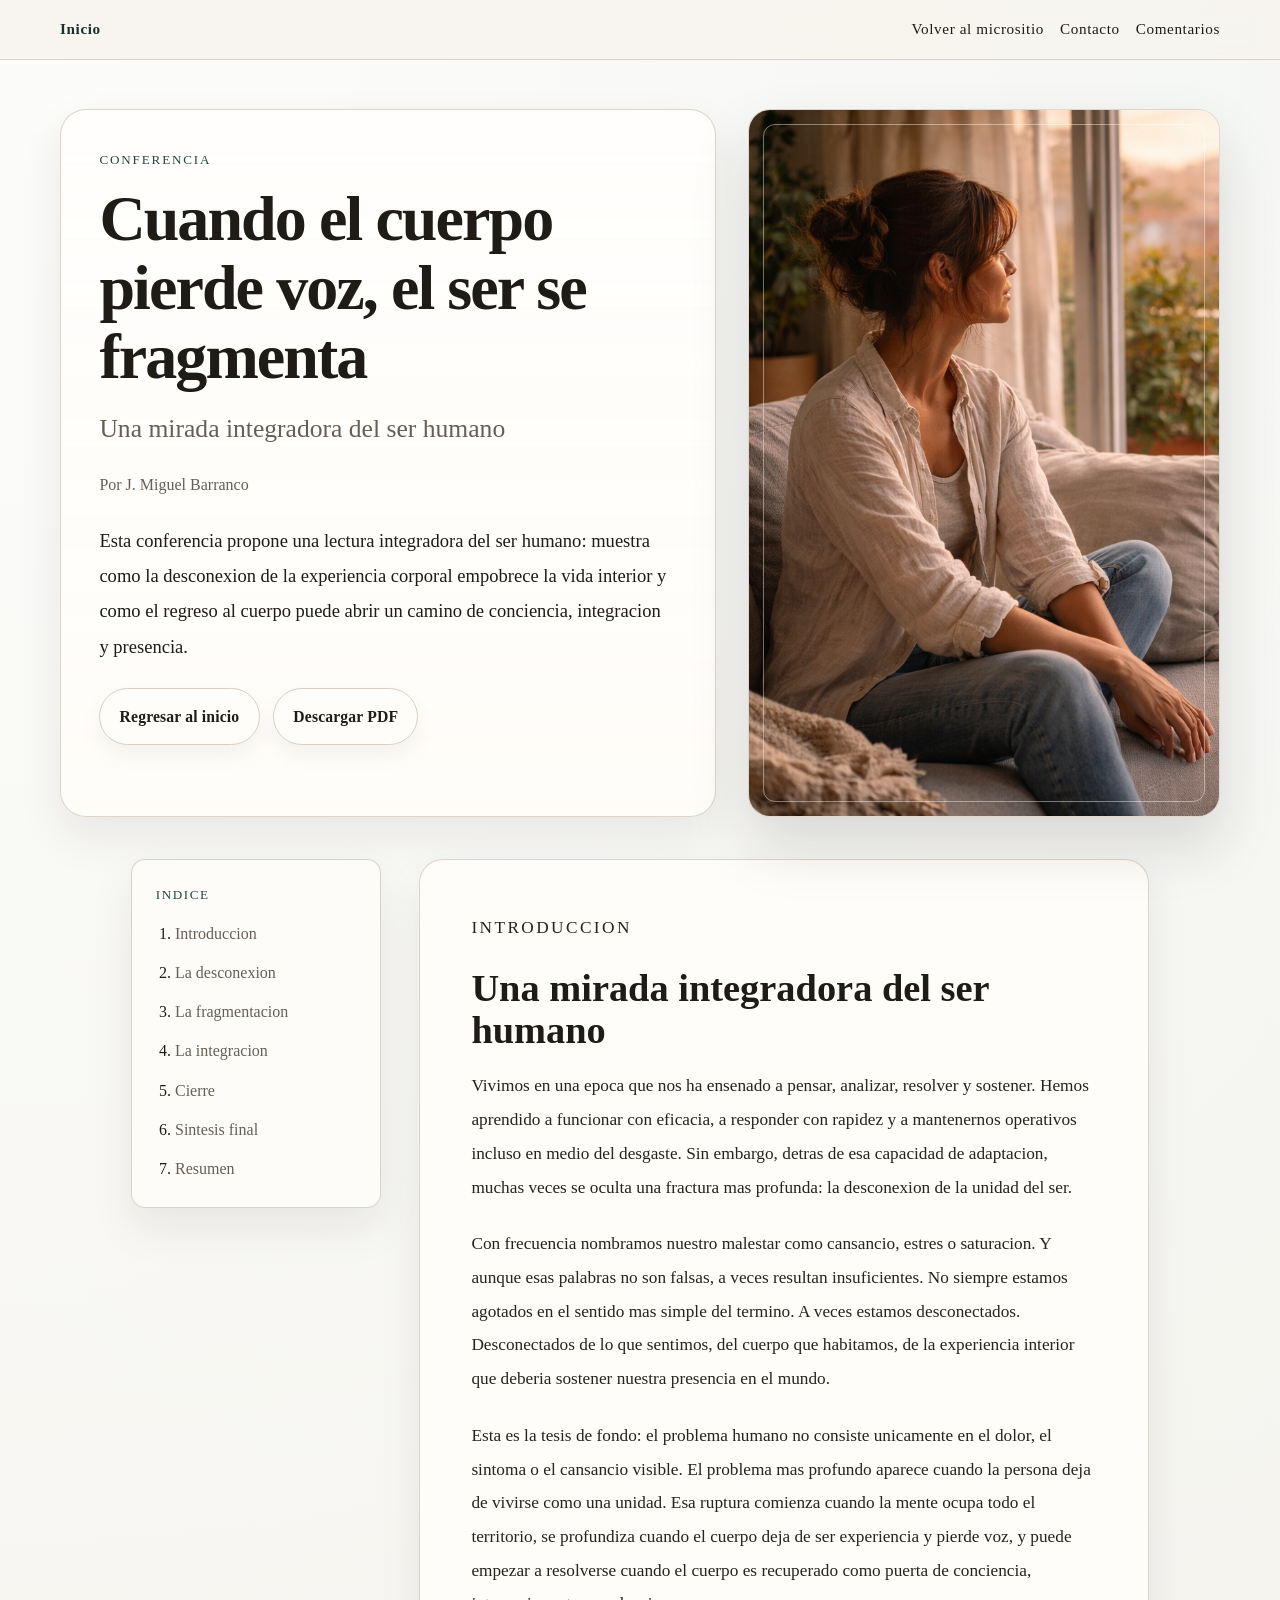
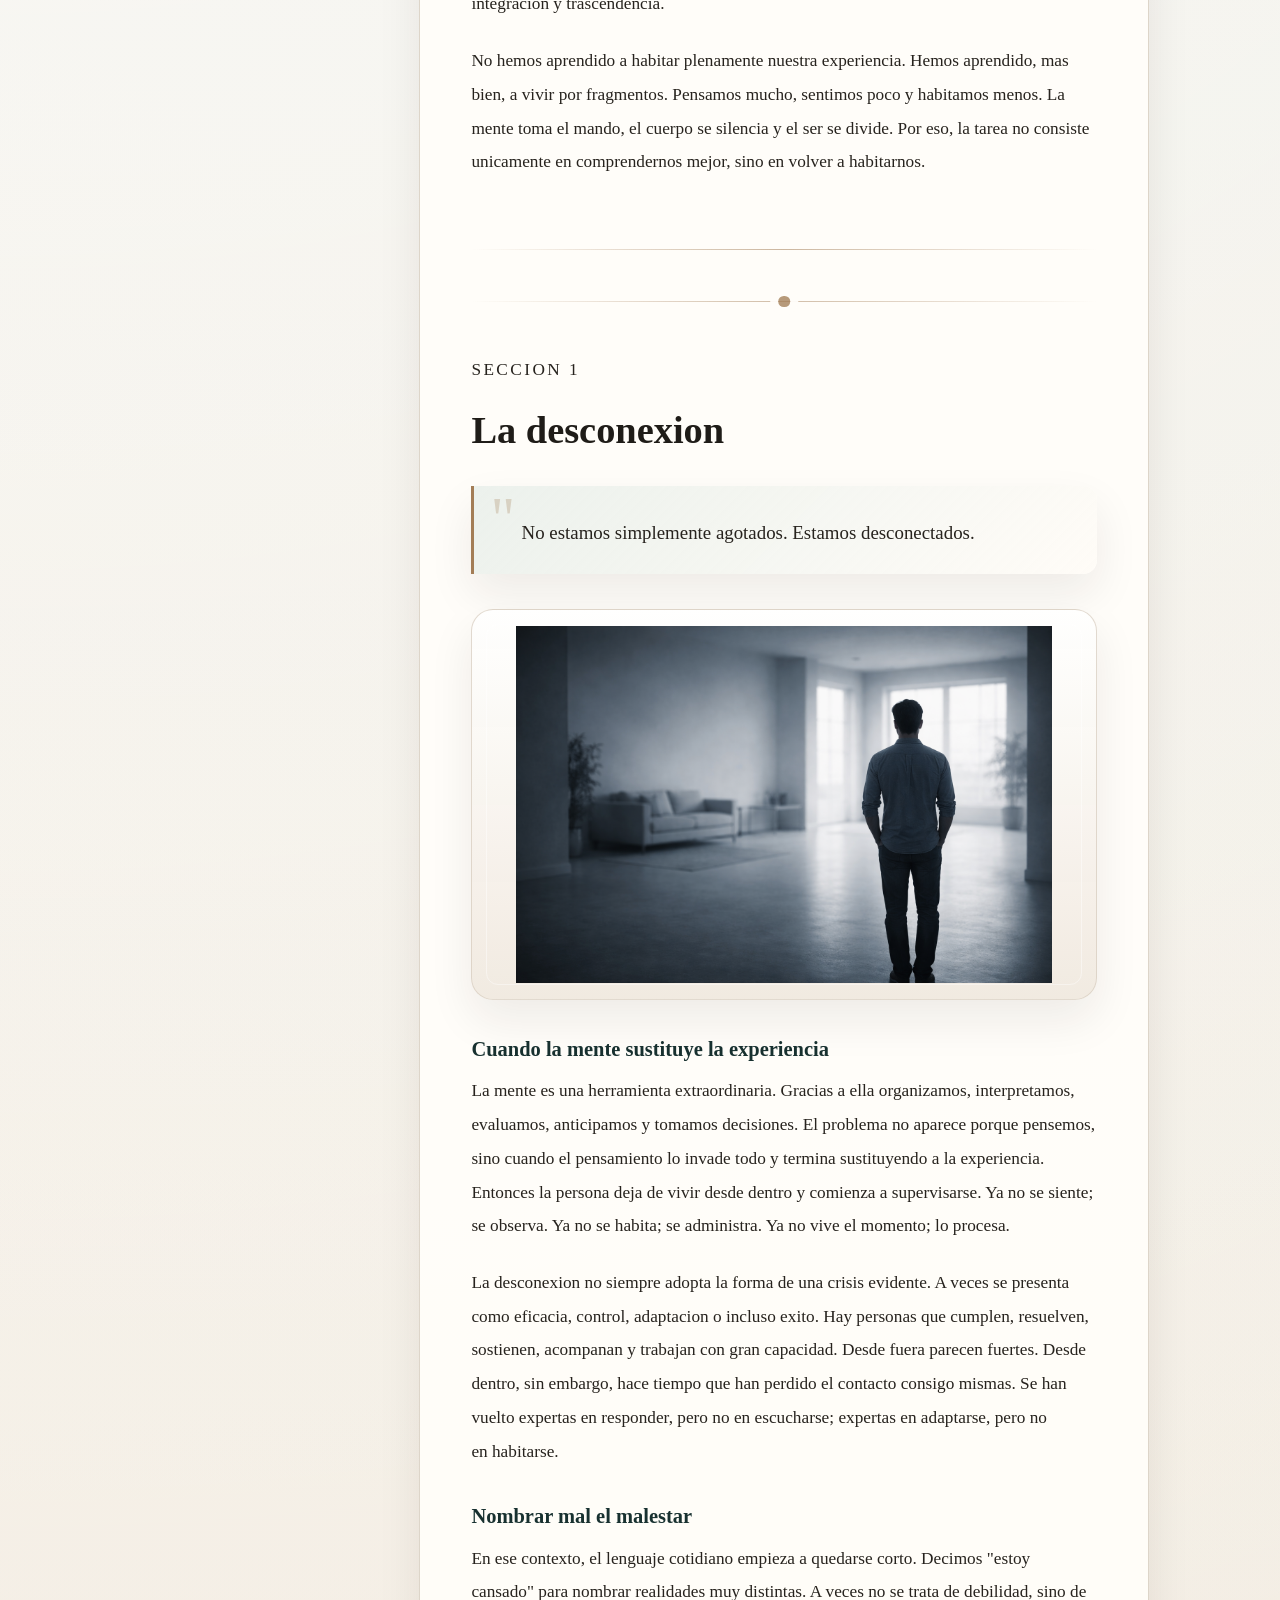
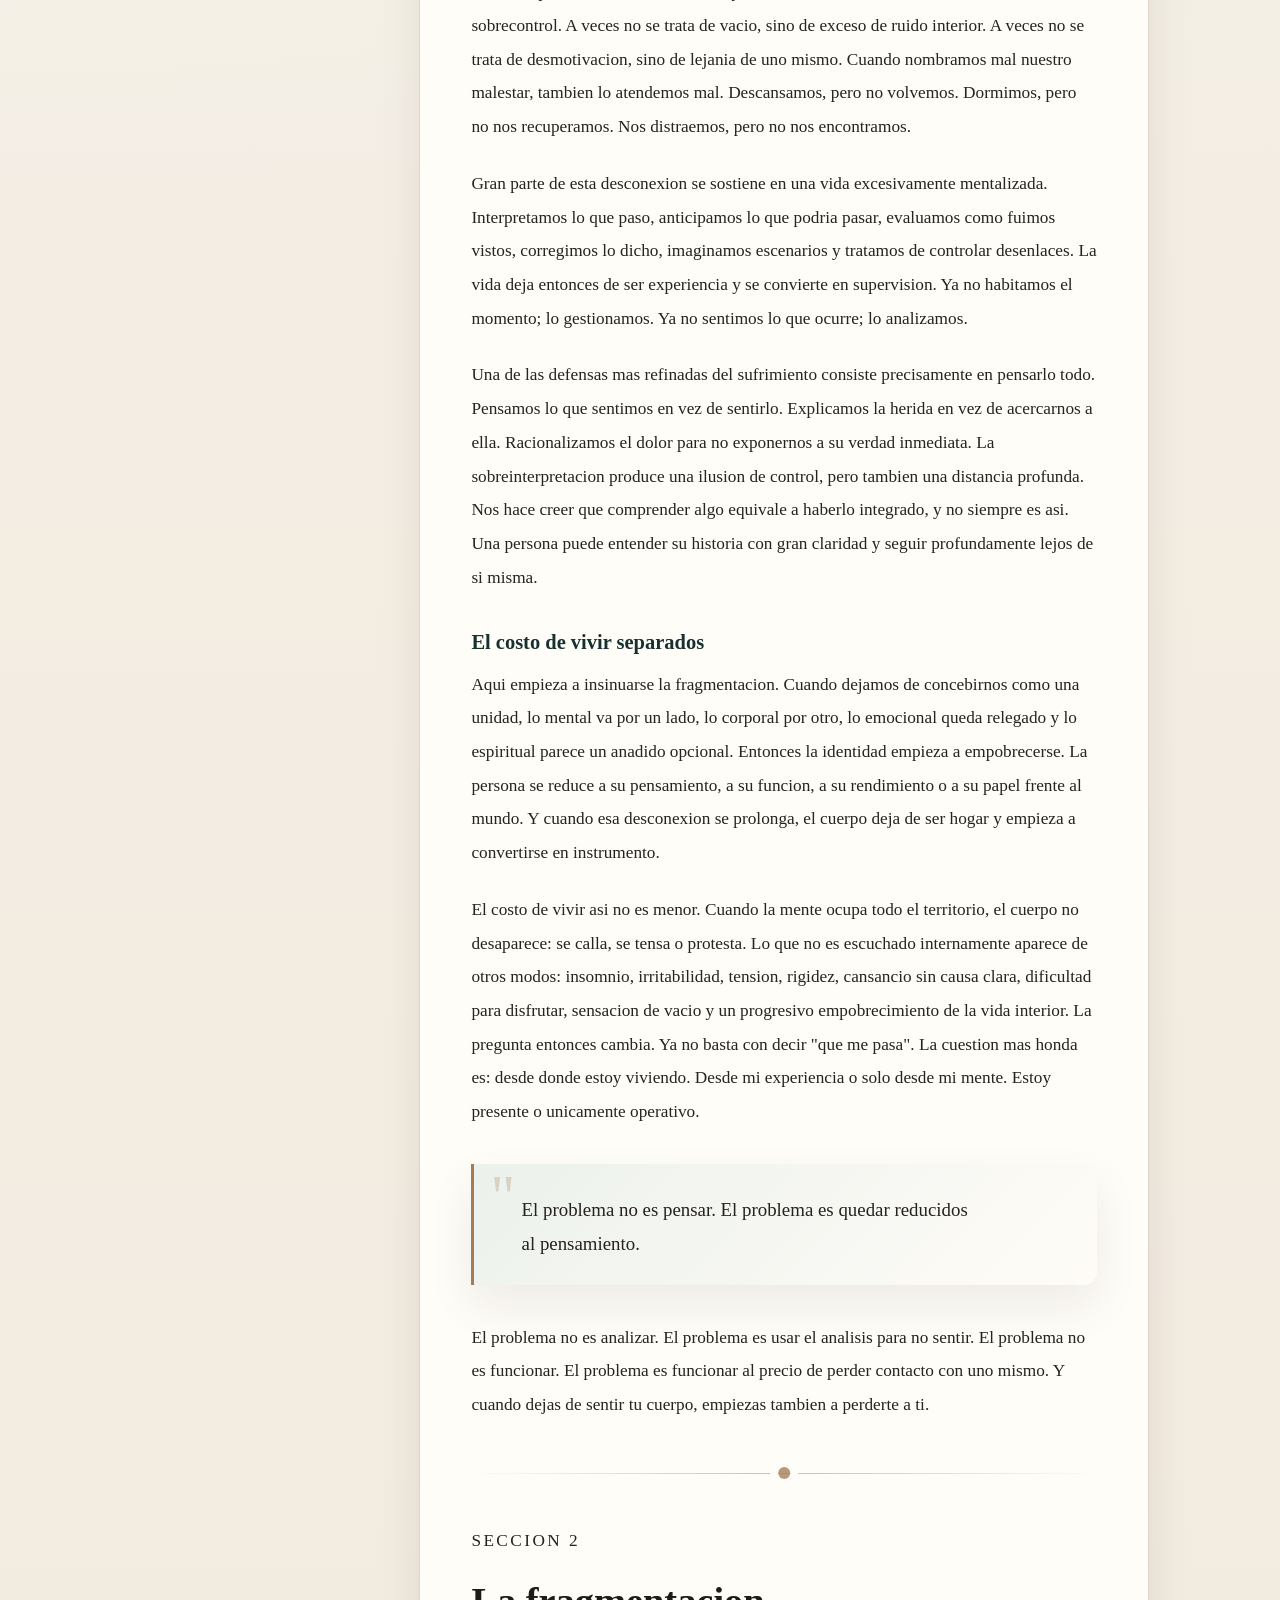
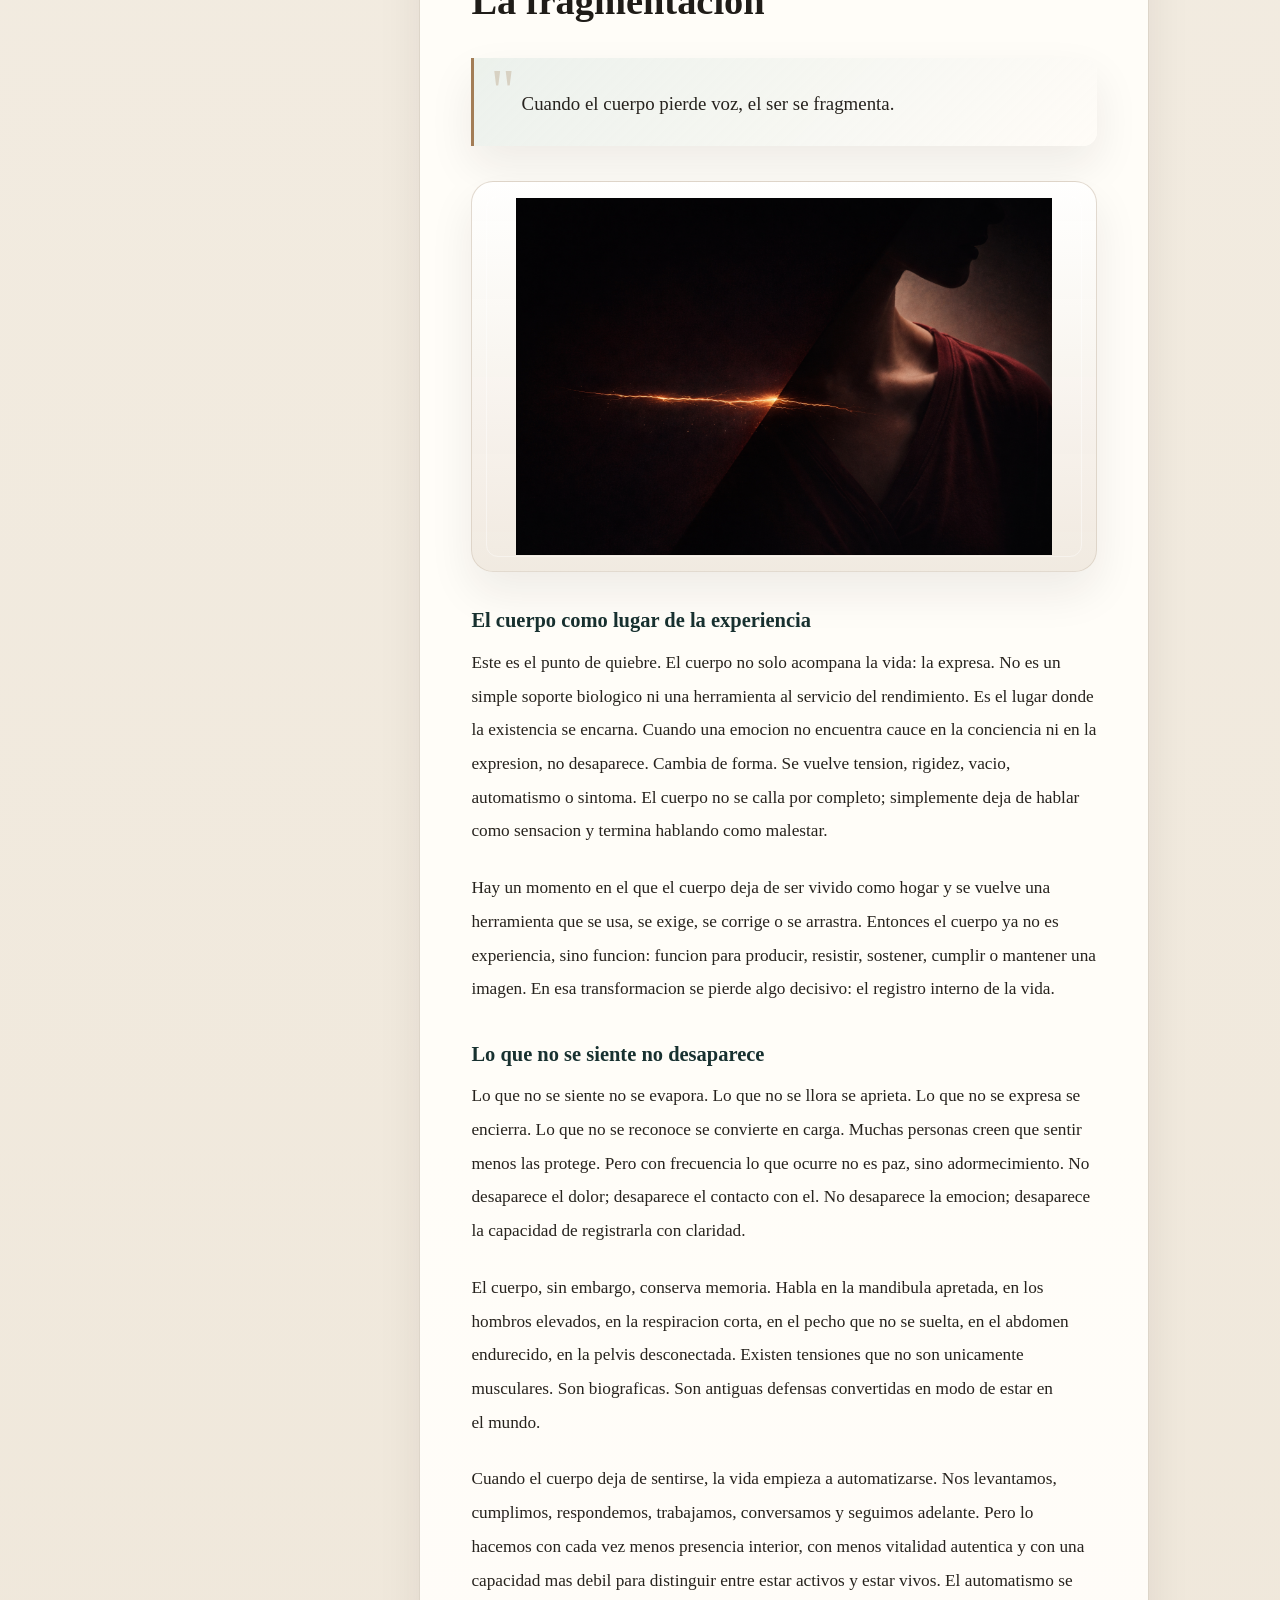
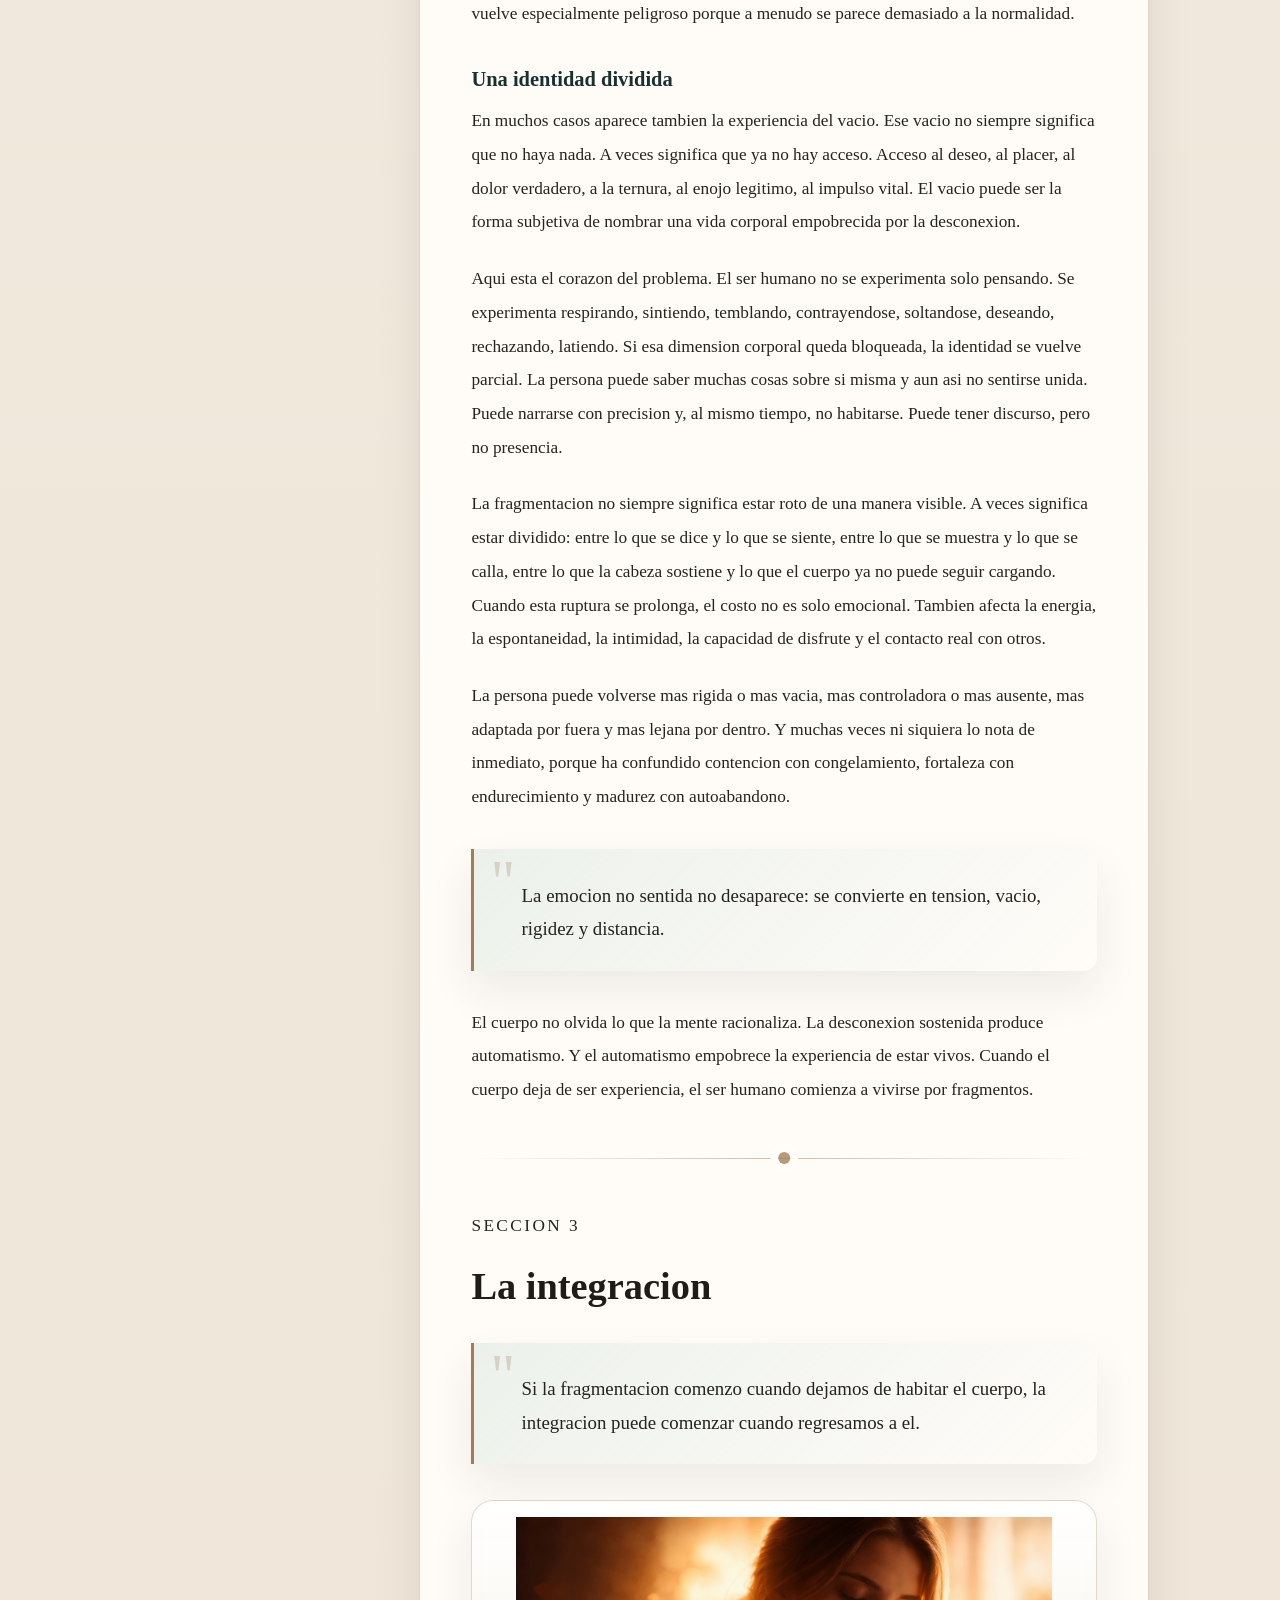
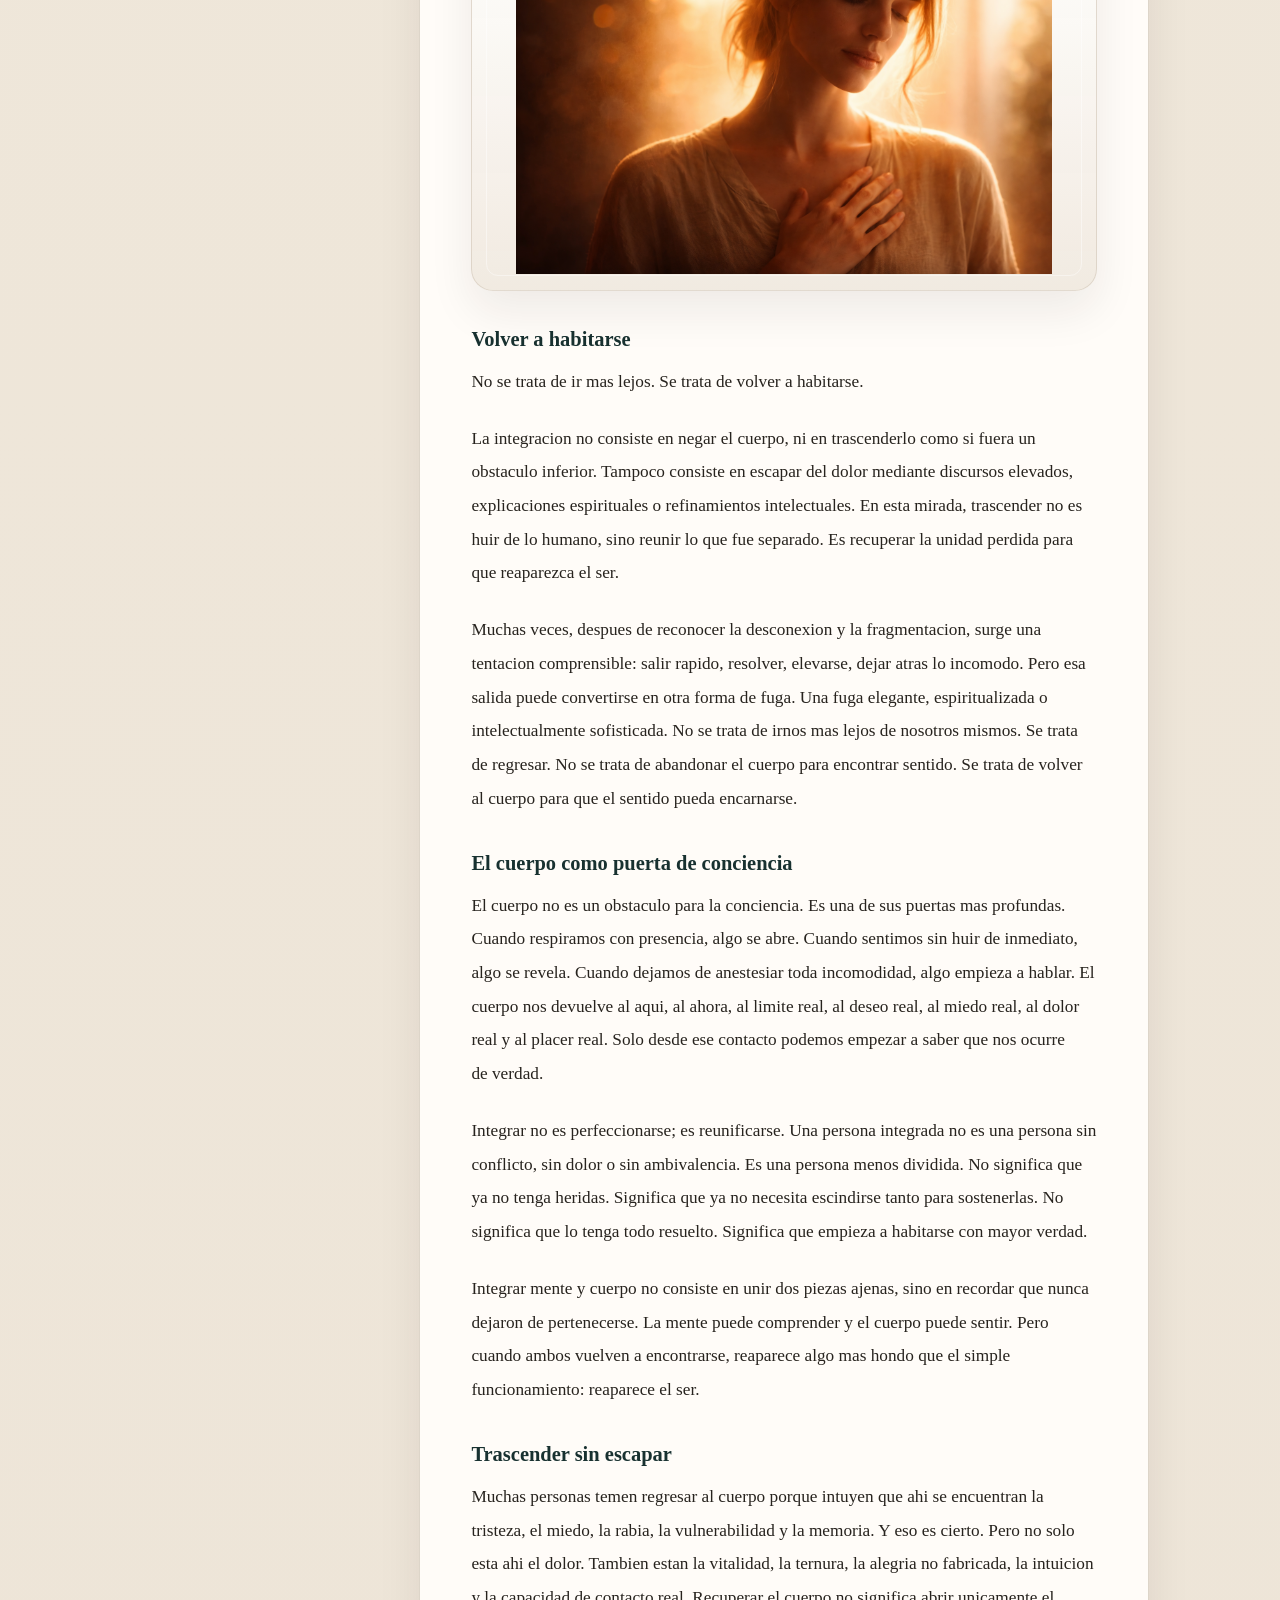
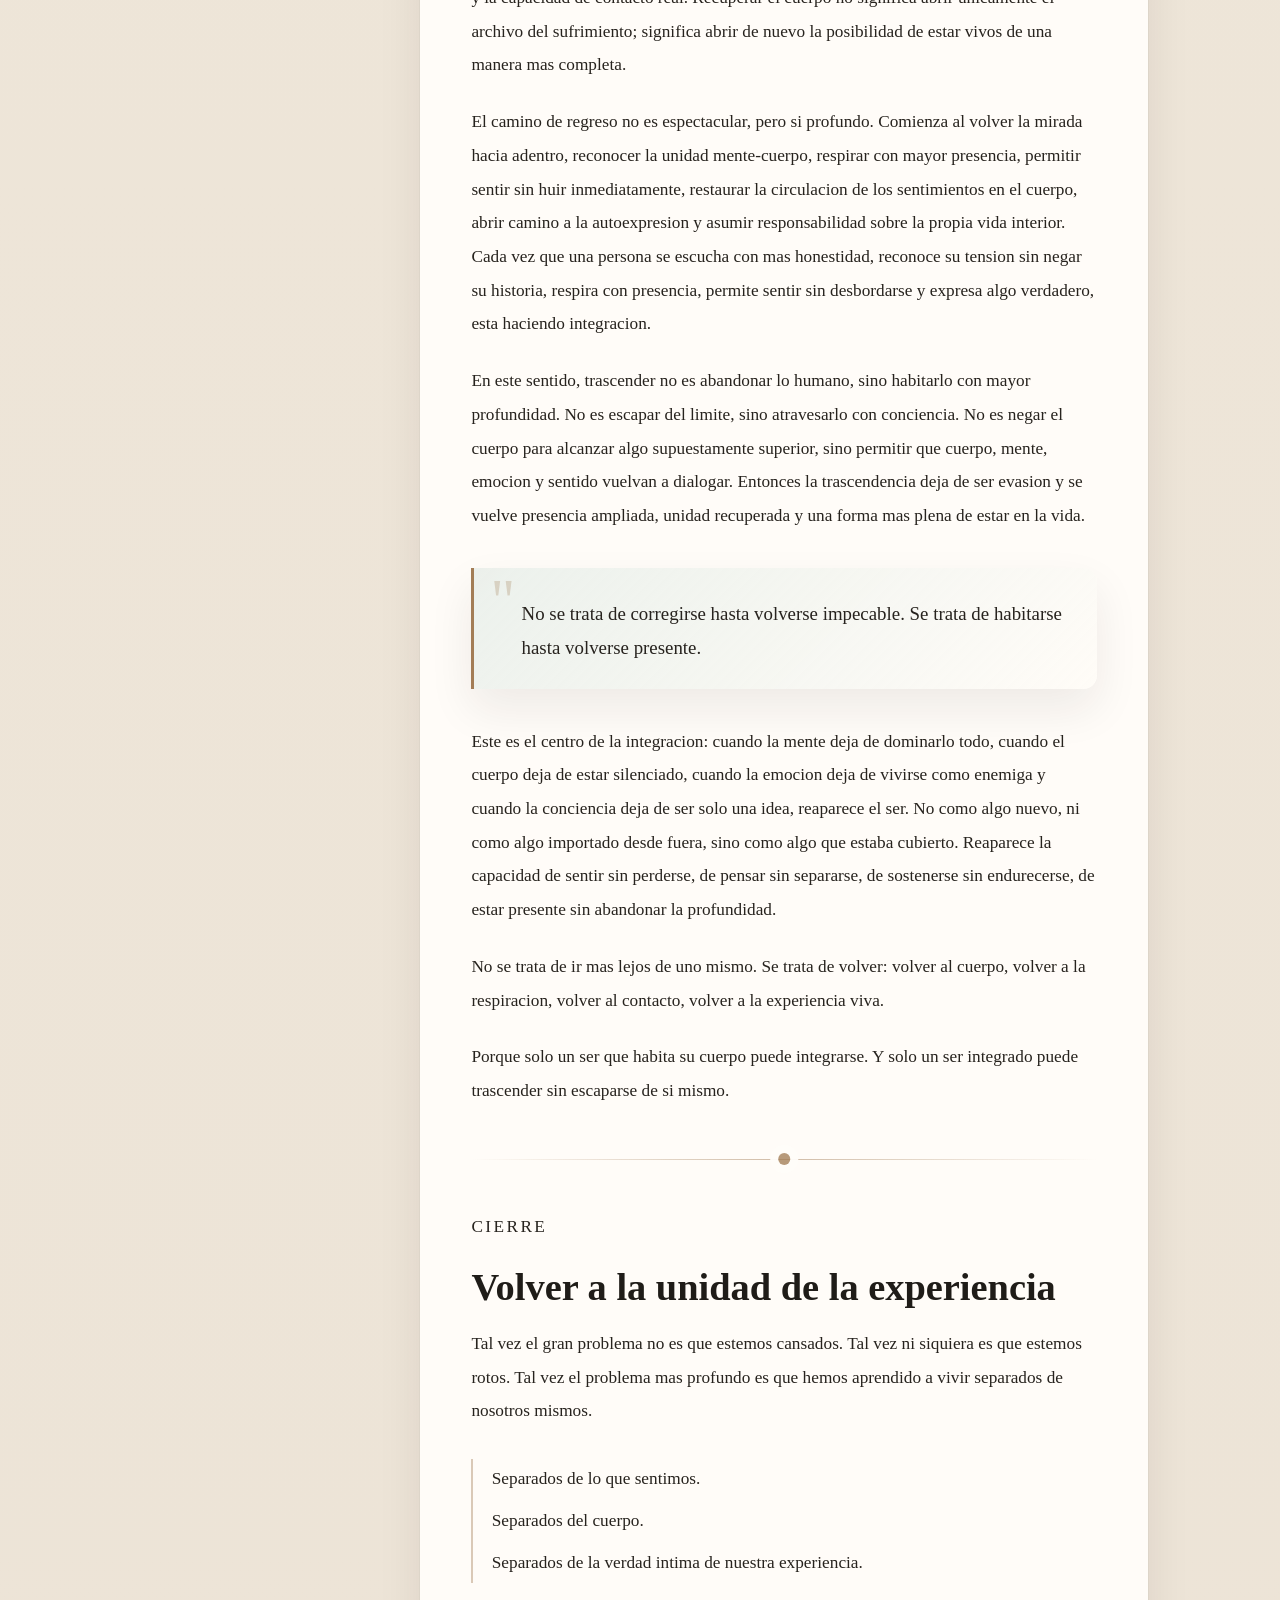
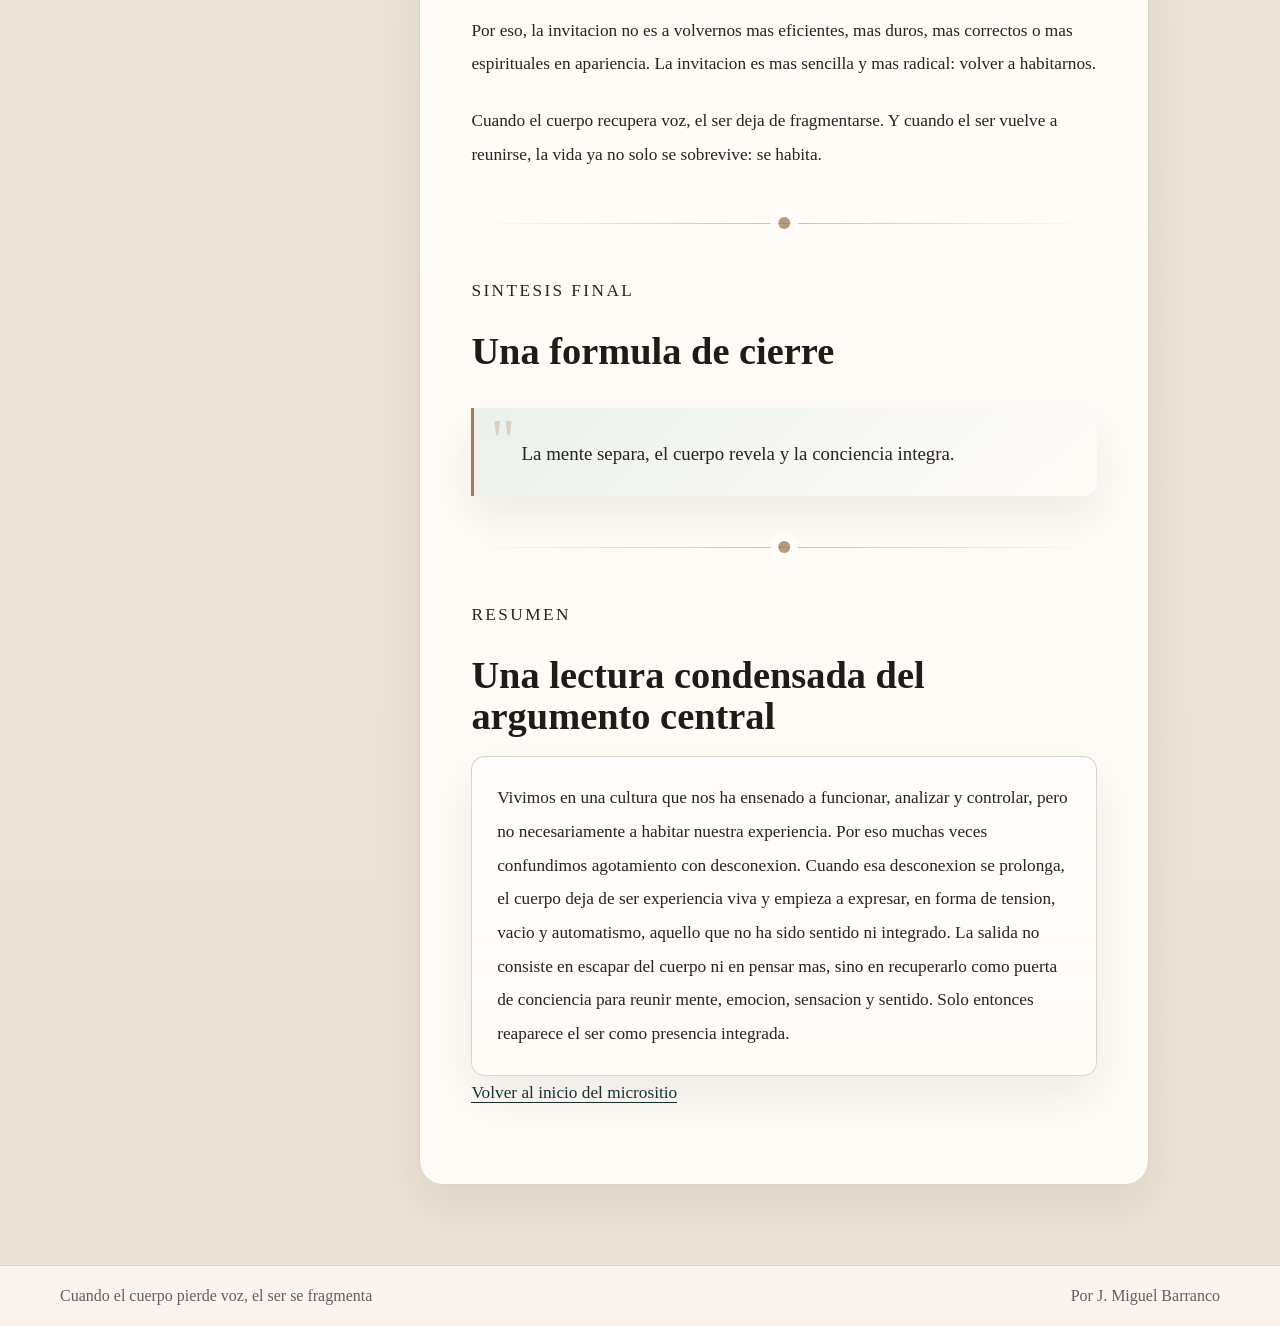
==== commit e31dd0a6: "Add links to Contacto and Comentarios in conferencia.html" ====
--- a/conferencia.html
+++ b/conferencia.html
@@ -16,6 +16,8 @@
         <a class="brand" href="index.html">Inicio</a>
         <nav class="top-nav" aria-label="Navegacion de regreso">
           <a href="index.html">Volver al micrositio</a>
+          <a href="./index.html#contacto">Contacto</a>
+          <a href="./index.html#comentarios">Comentarios</a>
         </nav>
       </div>
     </header>
--- a/assets/css/style.css
+++ b/assets/css/style.css
@@ -63,6 +63,9 @@
 }
 
 /* Las anclas internas del indice necesitan margen extra por el header fijo. */
+.hero,
+#contacto,
+#comentarios,
 .page-conference :target {
   scroll-margin-top: 7rem;
 }
@@ -358,6 +361,138 @@
   gap: 1.55rem;
 }
 
+.contact-section,
+.feedback-section {
+  padding: 0 0 5rem;
+}
+
+.feedback-section {
+  padding-top: 0.2rem;
+}
+
+.section-heading-narrow {
+  max-width: 42rem;
+}
+
+.contact-card,
+.feedback-card {
+  padding: clamp(1.5rem, 3vw, 2.2rem);
+  border-radius: var(--radius);
+  background:
+    linear-gradient(180deg, rgba(255, 255, 255, 0.76), rgba(244, 238, 230, 0.96)),
+    rgba(255, 253, 249, 0.9);
+  border: 1px solid rgba(216, 206, 193, 0.88);
+  box-shadow: var(--shadow);
+}
+
+.contact-card {
+  display: grid;
+  grid-template-columns: minmax(0, 1.08fr) minmax(260px, 0.92fr);
+  gap: 1.6rem;
+  align-items: start;
+}
+
+.contact-kicker,
+.feedback-placeholder-title {
+  margin: 0 0 0.65rem;
+  color: var(--accent);
+  font-size: 0.82rem;
+  letter-spacing: 0.12em;
+  text-transform: uppercase;
+}
+
+.contact-description {
+  margin: 1rem 0 0;
+  color: var(--muted);
+  max-width: 34rem;
+}
+
+.contact-actions {
+  margin-top: 1.5rem;
+}
+
+.button-contact {
+  min-width: 220px;
+}
+
+.contact-details {
+  margin: 0;
+  padding: 0;
+  display: grid;
+  gap: 1rem;
+}
+
+.contact-detail {
+  padding: 1rem 1.05rem;
+  border-radius: var(--radius-small);
+  background: rgba(255, 253, 249, 0.72);
+  border: 1px solid rgba(216, 206, 193, 0.8);
+}
+
+.contact-detail dt {
+  margin: 0 0 0.35rem;
+  color: var(--accent-dark);
+  font-size: 0.85rem;
+  font-weight: 600;
+  letter-spacing: 0.08em;
+  text-transform: uppercase;
+}
+
+.contact-detail dd {
+  margin: 0;
+  color: var(--text);
+}
+
+.contact-note {
+  display: block;
+  margin-top: 0.35rem;
+  color: var(--muted);
+  font-size: 0.95rem;
+}
+
+.feedback-card {
+  display: grid;
+  gap: 1.25rem;
+}
+
+.feedback-placeholder {
+  padding: 1.35rem 1.4rem;
+  border-radius: var(--radius-small);
+  background:
+    linear-gradient(135deg, rgba(231, 238, 233, 0.72), rgba(255, 252, 247, 0.98));
+  border: 1px solid rgba(216, 206, 193, 0.82);
+}
+
+.feedback-placeholder p {
+  margin: 0;
+}
+
+.feedback-placeholder p + p {
+  margin-top: 0.45rem;
+  color: var(--muted);
+}
+
+.feedback-embed-shell {
+  overflow: hidden;
+  padding: 0.4rem;
+  border-radius: var(--radius-small);
+  border: 1px solid rgba(216, 206, 193, 0.88);
+  background: rgba(255, 253, 249, 0.9);
+  box-shadow: inset 0 1px 0 rgba(255, 255, 255, 0.5);
+}
+
+.feedback-embed {
+  width: 100%;
+  min-height: 720px;
+  border: 0;
+  display: block;
+}
+
+.feedback-link-wrap {
+  margin: 0;
+  display: flex;
+}
+
 .info-card {
   display: flex;
   flex-direction: column;
@@ -681,6 +816,7 @@
   .hero-grid,
   .article-hero-grid,
   .card-grid,
+  .contact-card,
   .article-layout {
     grid-template-columns: 1fr;
   }
@@ -709,6 +845,10 @@
   .toc-card {
     position: static;
   }
+
+  .contact-actions .button-contact {
+    min-width: 0;
+  }
 }
 
 @media (max-width: 560px) {
@@ -725,6 +865,8 @@
   }
 
   .cta-panel,
+  .contact-card,
+  .feedback-card,
   .article,
   .article-hero-copy {
     padding: 1.25rem;
@@ -755,6 +897,16 @@
     margin-top: 2.7rem;
   }
 
+  .contact-section,
+  .feedback-section,
+  .summary {
+    padding-bottom: 3.5rem;
+  }
+
+  .feedback-embed {
+    min-height: 620px;
+  }
+
   .pull-quote {
     padding: 1.2rem 1rem 1rem;
   }
